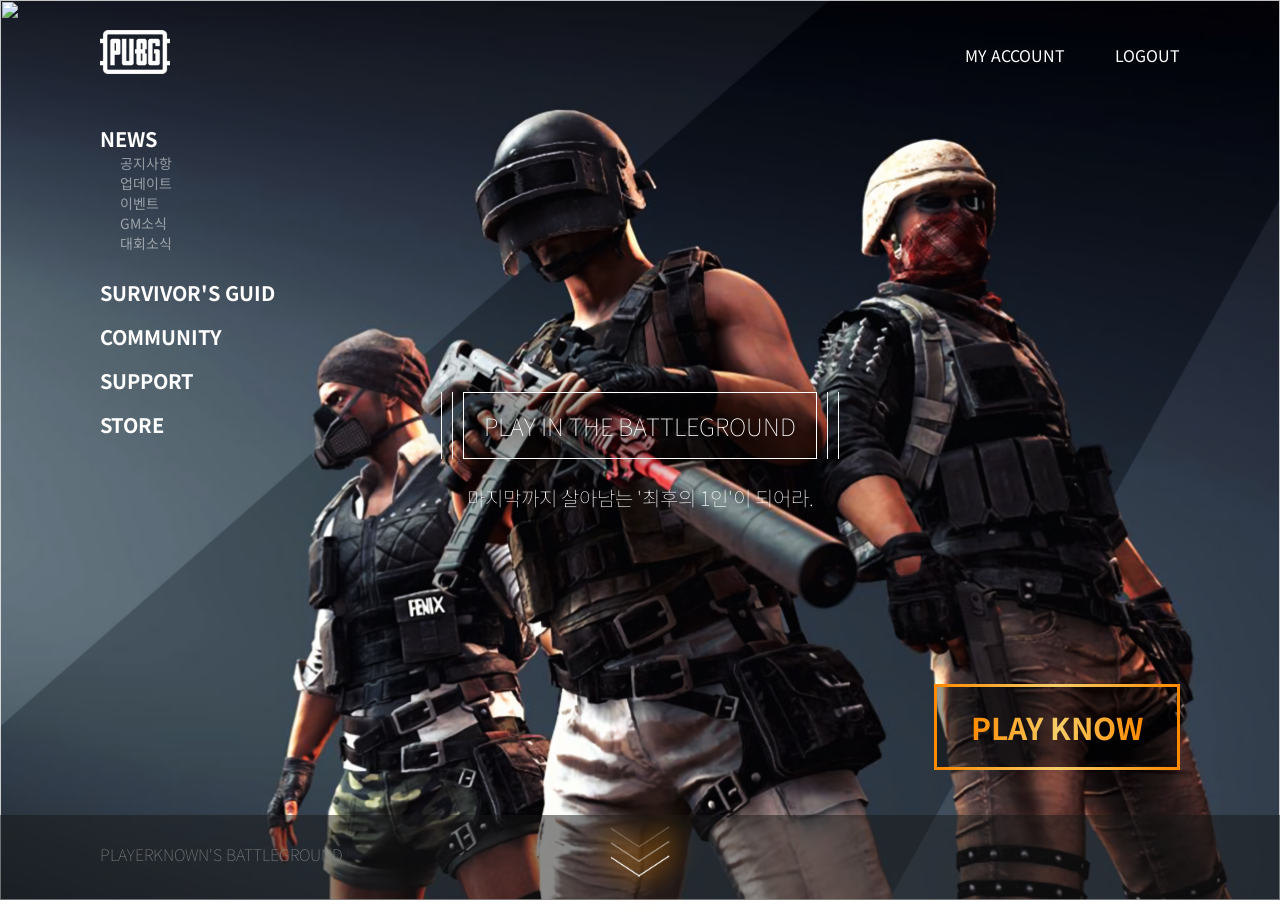
==== PUBG/index.html @ b76b65ed "2020/08/20" ====
<!DOCTYPE html>
<html lang="en">
<head>
    <meta charset="UTF-8">
    <meta name="viewport" content="width=device-width, initial-scale=1.0">
    <meta http-equiv="X-UA-Compatible" content="ie=edge">
    <title>PLAYERKNOWN'S BATTLEGROUNDS</title>
    <link rel="stylesheet" href="style.css">
    <script defer src="script.js"></script>
</head>
<body>
    <div id="Element">

        <div id="main">
            <img id="flame" src="img/flame_particle.gif"/>
                <nav id="nav-top">
                    
                    <div id="logo">
                        <img src="img/m_logo.png"/>
                    </div>
                    <ul>
                        <li>MY ACCOUNT</li>
                        <li>LOGOUT</li>
                    </ul>
                </nav>
                <nav id="nav-side">
                    
                    <div class="menu-box active">
                        <div class="menu-heading">NEWS</div>
                        <ul class="sub-menu-box">
                            <li class="sub-menu">공지사항</li>
                            <li class="sub-menu">업데이트</li>
                            <li class="sub-menu">이벤트</li>
                            <li class="sub-menu">GM소식</li>
                            <li class="sub-menu">대회소식</li>
                        </ul>
                    </div>
                    <div class="menu-box">
                        <div class="menu-heading">SURVIVOR'S GUID</div>
                        <ul class="sub-menu-box">
                            <li class="sub-menu">플레이</li>
                            <li class="sub-menu">조작법</li>
                            <li class="sub-menu">맵</li>
                            <li class="sub-menu">무기</li>
                        </ul>
                    </div>
                    <div class="menu-box">
                        <div class="menu-heading">COMMUNITY</div>
                        <ul class="sub-menu-box">
                            <li class="sub-menu">플레이어 게시판</li>
                            <li class="sub-menu">미디어 게시판</li>
                        </ul>
                    </div>
                    <div class="menu-box">
                        <div class="menu-heading">SUPPORT</div>
                        <ul class="sub-menu-box">
                            <li class="sub-menu">고객센터</li>
                            <li class="sub-menu">이용제한 이의신청</li>
                            <li class="sub-menu">보안센터</li>
                        </ul>
                    </div>
                    <div class="menu-box">
                        <div class="menu-heading">STORE</div>
                        <ul class="sub-menu-box">
                            <li class="sub-menu">게임구매</li>
                        </ul>
                    </div>

                    
                </nav>
                <div id="center_tx">
                    <div class="right-left-border">
                        <div class="right-left-border">
                            <p id="main_tx">PLAY IN THE BATTLEGROUND</p>
                        </div>
                    </div>
                    <p>마지막까지 살아남는 '최후의 1인'이 되어라.</p>
                </div>
                
                <div id="playnow-out">
                    <div id="playnow-in">
                        <p>PLAY KNOW</p>
                    </div>
                </div>
                
                <div id="arrowbox">
                    <p>PLAYERKNOWN'S BATTLEGROUND</p>
                    <div>
                        <img style="width: 120px;" src="img/m_arrow.png"/>
                    </div>
                </div>
            
        </div>
    </div>
</body>
</html>
---- PUBG/style.css ----
@import url('https://fonts.googleapis.com/css?family=Noto+Sans+KR:100,300,400,500,700,900&display=swap&subset=korean');
/* font-family: 'Noto Sans KR', sans-serif; */

:root{
    --main-color: #131313;
    --point-color: #f2a900;
    --strong-color: #ff8a00;
    --light-color: #f6ce68;
}
#Element{
    margin: 0 auto;
    width: 100vw;
}
* {font-family: 'Noto Sans KR', sans-serif;}

body{ 
    margin: 0;
}

/* -------------------main--------------------- */
#main{
    width: 100%;
    height: 100vh;
    background-image: url(../PUBG/img/main3.png);
    background-size: cover;
    background-position: 50% 50%;
    transform: translate(-50% -50%);
    position: relative;
}
#flame{
    position: absolute;
    width: 100%;
    height: 100vh;
    mix-blend-mode: screen;
    user-select: none;
    pointer-events: none;
}
#nav-top{
    padding: 30px 100px;
    display: flex;
    justify-content: space-between;
    align-items: center;
}
#nav-top ul{
    color: white;
    margin: 0;
    padding: 0;
    display: flex;
    justify-content: flex-start;
}
#nav-top li{
    list-style: none;
    padding-left: 50px;
}
#logo, #logo img{ width: 70px;}

#nav-side{
    padding-left: 100px;
}
.menu-box{
    margin: 15px 0;
}
.menu-heading{
    color: white;
    font-size: 20px;
    font-weight: bold;
    transition: all 0.3s ease-in-out;
    -webkit-transition: all 0.3s ease-in-out;
    cursor: pointer;
}
.menu-heading:hover{
    background: #55ffaa;
    background: -webkit-linear-gradient(left, var(--strong-color), var(--point-color), var(--light-color));
    /* background:    -moz-linear-gradient(right, #55ff55, #55ffff);
    background:      -o-linear-gradient(right, #55ff55, #55ffff);
    background:         linear-gradient(to right, #55ff55, #55ffff); */
    -webkit-background-clip: text;
            background-clip: text;
    color: transparent;
    font-weight: bold;
    filter: drop-shadow( 0 0 10px rgb(0, 0, 0,0.3));
    transition: all 0.3s ease-in-out;
    -webkit-transition: all 0.3s ease-in-out;
}
.sub-menu-box{
    margin: 0;
    padding:0px 0 10px 20px;
}
.sub-menu{
    list-style: none;
    color:rgb(255,255,255,0.5);
    font-size: 14px;
    cursor: pointer;
}




#center_tx{
    position: absolute;
    transform: translate(-50%, -50%);
    top: 50%;
    left: 50%;
    filter: drop-shadow(0 0 10px rgb(0, 0, 0));
    color: white;
    text-align: center;
    font-weight: lighter;
    font-size:20px;
}

#main_tx{
    padding: 15px 20px;
    font-size: 24px;
    border: 1px solid white;
    filter: drop-shadow(0 0 10px rgb(0, 0, 0));
    background-color: rgb(0, 0, 0, 0.1);
}
.right-left-border{
    border-right: 1px solid white;
    border-left: 1px solid white;
    padding: 0 10px;
}


#playnow-out{
    width:240px;
    height:80px;
    border-style: solid;
    border-image: linear-gradient(to left, var(--strong-color), var(--light-color), var(--strong-color));
    border-image-slice: 1;
    position: absolute;
    right: 100px;
    bottom:130px;
    cursor: pointer;
    transition: all 0.3s ease-in-out;
}

#playnow-in{
    width: 240px;
    height:80px;
    background-color: rgb(0, 0, 0,0.4);
    display:flex;
    justify-content: center;
    align-items: center;
}
#playnow-in > p{
    margin:0;
    font-weight: bold;
    font-size: 30px;
    color: transparent;
    background: var(--main-color);
    background: -webkit-linear-gradient(left, var(--strong-color), var(--light-color), var(--strong-color));
    -webkit-background-clip: text;
            background-clip: text;
}

#arrowbox{
    width: 100vw;
    height: 85px;
    background-color: rgb(22,22,22,0.5);
    position: absolute;
    bottom: 0;
    display:flex;
    justify-content: center;
    align-items: center;
}
#arrowbox p{
    position: absolute;
    left: 100px;
    bottom:18px;
    color: gray;
    font-weight: lighter;
}


/* --------------------------------------- */


/* -------------------mobile-------------------- */
@media screen and (min-width: 769px) {
    /* 데스크탑에서 사용될 스타일을 여기에 작성합니다. */
 }
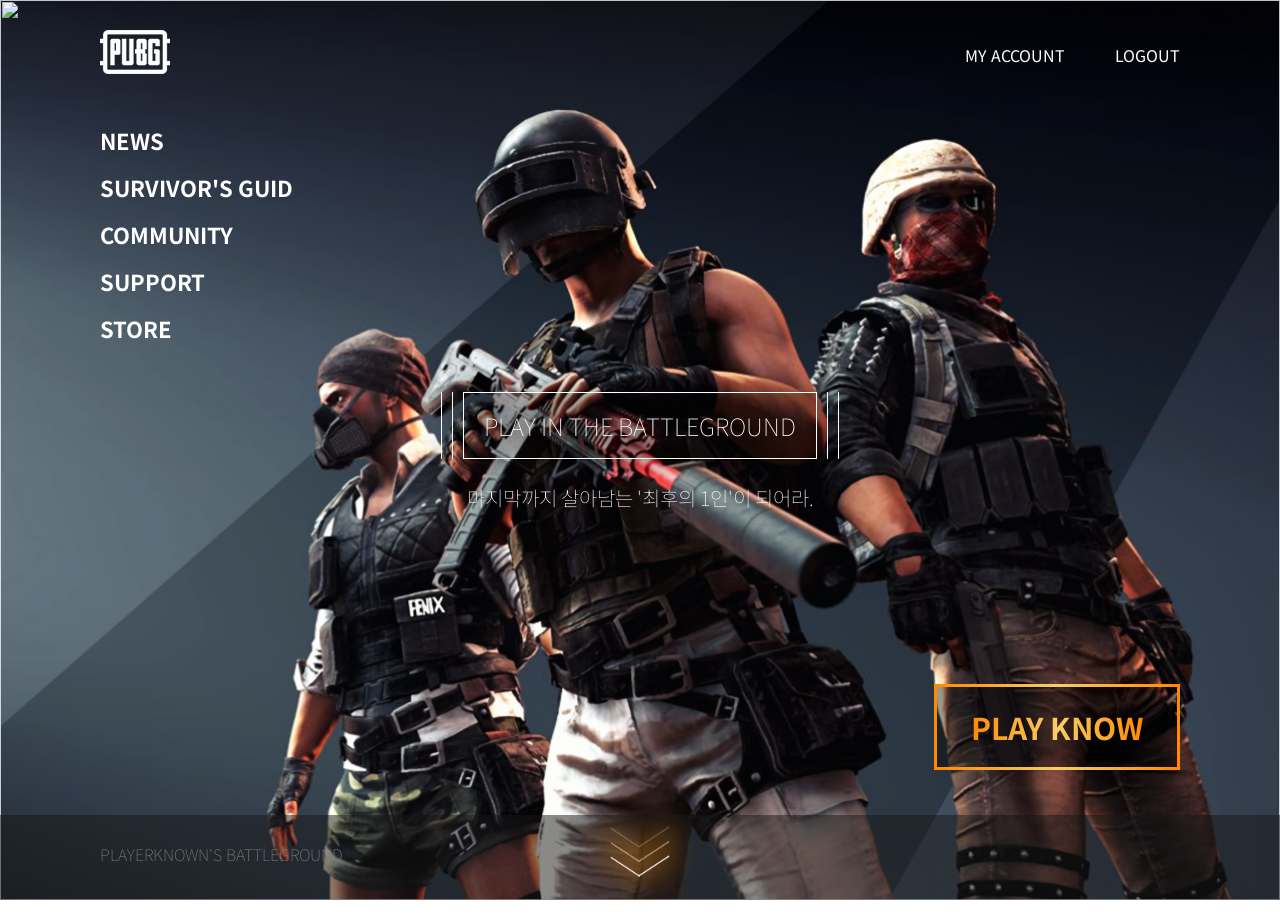
==== commit e376bea3: "2020/03/20" ====
--- a/PUBG/index.html
+++ b/PUBG/index.html
@@ -13,84 +13,88 @@
 
         <div id="main">
             <img id="flame" src="img/flame_particle.gif"/>
-                <nav id="nav-top">
-                    
-                    <div id="logo">
-                        <img src="img/m_logo.png"/>
-                    </div>
-                    <ul>
-                        <li>MY ACCOUNT</li>
-                        <li>LOGOUT</li>
+            <nav id="nav-top">
+                
+                <div id="logo">
+                    <img src="img/m_logo.png"/>
+                </div>
+                <ul>
+                    <li>MY ACCOUNT</li>
+                    <li>LOGOUT</li>
+                </ul>
+            </nav>
+            <nav id="nav-side">
+                
+                <div class="menu-area ">
+                    <div class="menu-heading">NEWS</div>
+                    <ul class="list-area">
+                        <li class="sub-menu">공지사항</li>
+                        <li class="sub-menu">업데이트</li>
+                        <li class="sub-menu">이벤트</li>
+                        <li class="sub-menu">GM소식</li>
+                        <li class="sub-menu">대회소식</li>
                     </ul>
-                </nav>
-                <nav id="nav-side">
-                    
-                    <div class="menu-box active">
-                        <div class="menu-heading">NEWS</div>
-                        <ul class="sub-menu-box">
-                            <li class="sub-menu">공지사항</li>
-                            <li class="sub-menu">업데이트</li>
-                            <li class="sub-menu">이벤트</li>
-                            <li class="sub-menu">GM소식</li>
-                            <li class="sub-menu">대회소식</li>
-                        </ul>
-                    </div>
-                    <div class="menu-box">
-                        <div class="menu-heading">SURVIVOR'S GUID</div>
-                        <ul class="sub-menu-box">
-                            <li class="sub-menu">플레이</li>
-                            <li class="sub-menu">조작법</li>
-                            <li class="sub-menu">맵</li>
-                            <li class="sub-menu">무기</li>
-                        </ul>
-                    </div>
-                    <div class="menu-box">
-                        <div class="menu-heading">COMMUNITY</div>
-                        <ul class="sub-menu-box">
-                            <li class="sub-menu">플레이어 게시판</li>
-                            <li class="sub-menu">미디어 게시판</li>
-                        </ul>
-                    </div>
-                    <div class="menu-box">
-                        <div class="menu-heading">SUPPORT</div>
-                        <ul class="sub-menu-box">
-                            <li class="sub-menu">고객센터</li>
-                            <li class="sub-menu">이용제한 이의신청</li>
-                            <li class="sub-menu">보안센터</li>
-                        </ul>
-                    </div>
-                    <div class="menu-box">
-                        <div class="menu-heading">STORE</div>
-                        <ul class="sub-menu-box">
-                            <li class="sub-menu">게임구매</li>
-                        </ul>
-                    </div>
+                </div>
+                <div class="menu-area">
+                    <div class="menu-heading">SURVIVOR'S GUID</div>
+                    <ul class="list-area">
+                        <li class="sub-menu">플레이</li>
+                        <li class="sub-menu">조작법</li>
+                        <li class="sub-menu">맵</li>
+                        <li class="sub-menu">무기</li>
+                    </ul>
+                </div>
+                <div class="menu-area">
+                    <div class="menu-heading">COMMUNITY</div>
+                    <ul class="list-area">
+                        <li class="sub-menu">플레이어 게시판</li>
+                        <li class="sub-menu">미디어 게시판</li>
+                    </ul>
+                </div>
+                <div class="menu-area">
+                    <div class="menu-heading">SUPPORT</div>
+                    <ul class="list-area">
+                        <li class="sub-menu">고객센터</li>
+                        <li class="sub-menu">이용제한 이의신청</li>
+                        <li class="sub-menu">보안센터</li>
+                    </ul>
+                </div>
+                <div class="menu-box">
+                    <div class="menu-heading">STORE</div>
+                    <ul class="list-area">
+                        <li class="sub-menu">게임구매</li>
+                    </ul>
+                </div>
 
-                    
-                </nav>
-                <div id="center_tx">
+            </nav>
+            
+            <div id="center_tx">
+                <div class="right-left-border">
                     <div class="right-left-border">
-                        <div class="right-left-border">
-                            <p id="main_tx">PLAY IN THE BATTLEGROUND</p>
-                        </div>
-                    </div>
-                    <p>마지막까지 살아남는 '최후의 1인'이 되어라.</p>
-                </div>
-                
-                <div id="playnow-out">
-                    <div id="playnow-in">
-                        <p>PLAY KNOW</p>
+                        <p id="main_tx">PLAY IN THE BATTLEGROUND</p>
                     </div>
                 </div>
-                
-                <div id="arrowbox">
-                    <p>PLAYERKNOWN'S BATTLEGROUND</p>
-                    <div>
-                        <img style="width: 120px;" src="img/m_arrow.png"/>
-                    </div>
+                <p>마지막까지 살아남는 '최후의 1인'이 되어라.</p>
+            </div>
+            
+            <div id="playnow-out">
+                <div id="playnow-in">
+                    <p>PLAY KNOW</p>
                 </div>
+            </div>
+            
+            <div id="arrowbox">
+                <p>PLAYERKNOWN'S BATTLEGROUND</p>
+                <div>
+                    <img style="width: 120px;" src="img/m_arrow.png"/>
+                </div>
+            </div>
+        </div>
+
+        <div id="update">
             
         </div>
+
     </div>
 </body>
 </html>
--- a/PUBG/style.css
+++ b/PUBG/style.css
@@ -58,12 +58,13 @@
 #nav-side{
     padding-left: 100px;
 }
-.menu-box{
+.menu-area{
     margin: 15px 0;
+    display: block;
 }
 .menu-heading{
     color: white;
-    font-size: 20px;
+    font-size: 22px;
     font-weight: bold;
     transition: all 0.3s ease-in-out;
     -webkit-transition: all 0.3s ease-in-out;
@@ -83,14 +84,16 @@
     transition: all 0.3s ease-in-out;
     -webkit-transition: all 0.3s ease-in-out;
 }
-.sub-menu-box{
+.list-area{
+    display: none;
     margin: 0;
     padding:0px 0 10px 20px;
+
 }
 .sub-menu{
     list-style: none;
     color:rgb(255,255,255,0.5);
-    font-size: 14px;
+    font-size: 15px;
     cursor: pointer;
 }
 
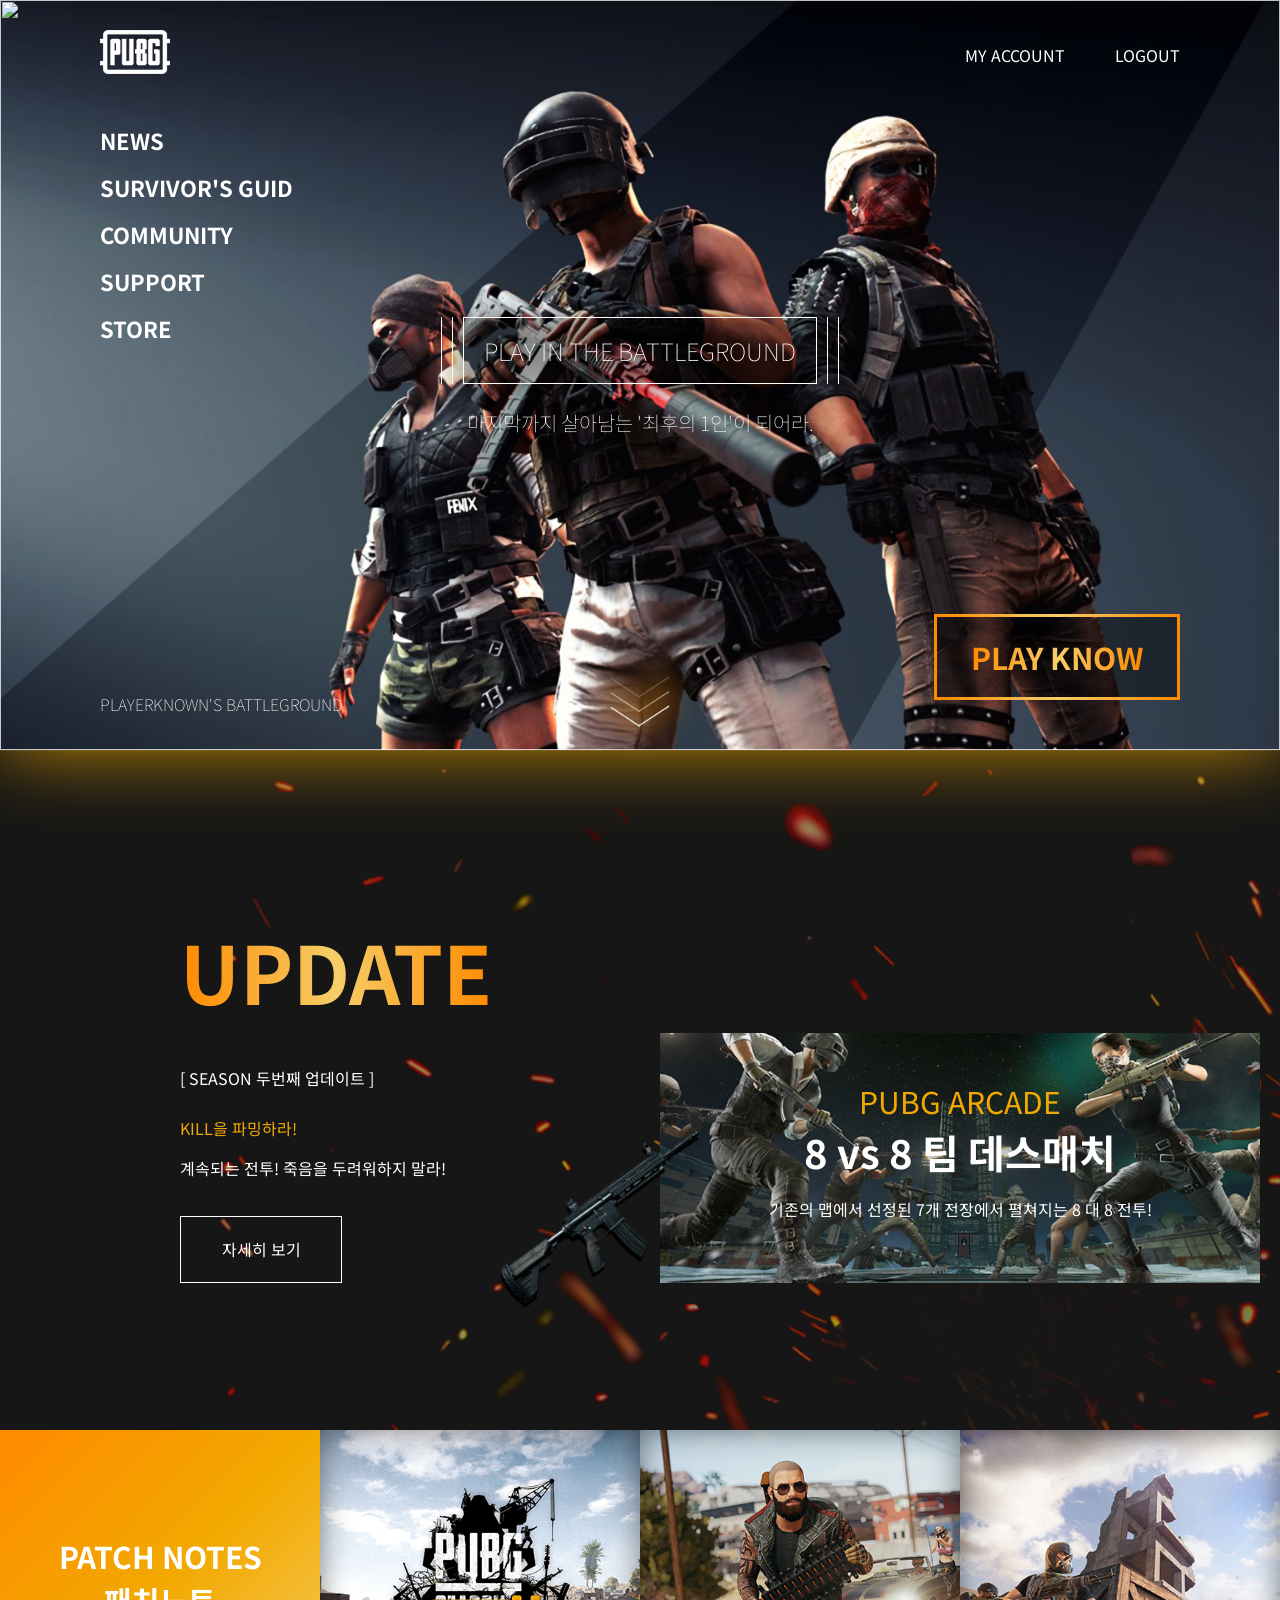
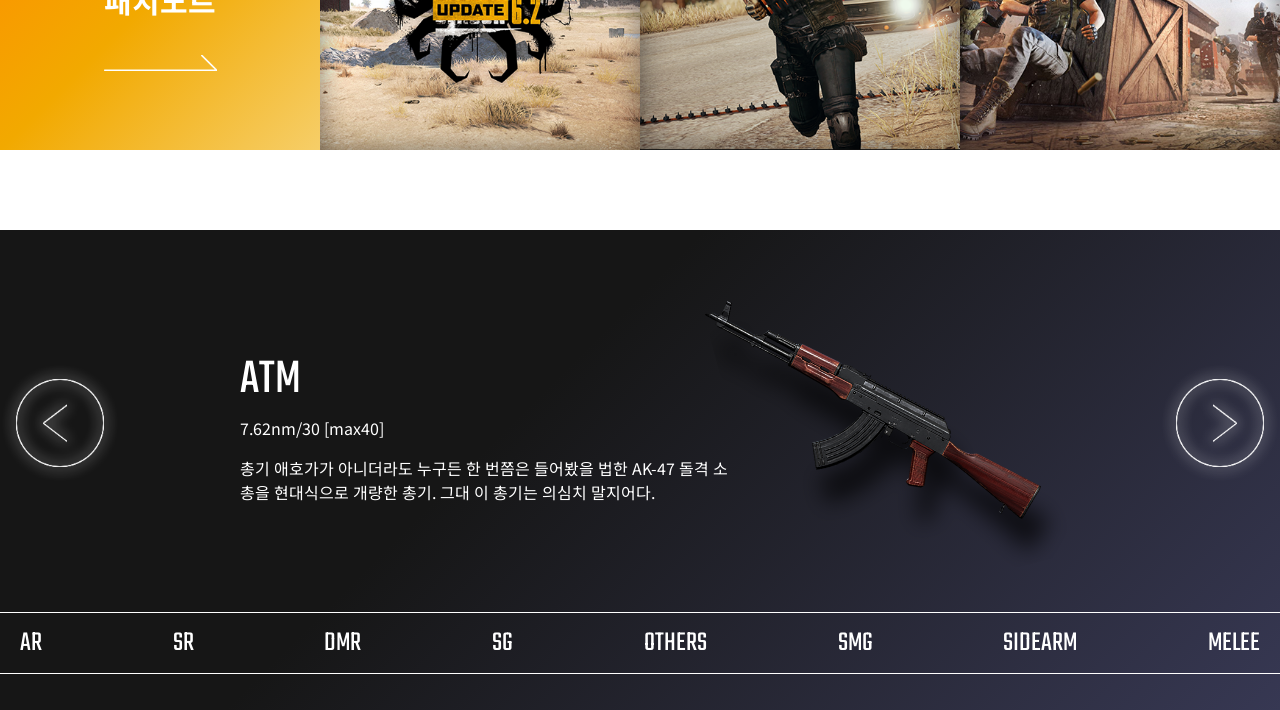
==== commit 606ba2ab: "2020/03/21" ====
--- a/PUBG/index.html
+++ b/PUBG/index.html
@@ -91,9 +91,112 @@
             </div>
         </div>
 
+        <!------------ 2.page - update ------------>
         <div id="update">
-            
-        </div>
+            <div id="up-in">
+                <div id="tx-area">
+                    <h2>UPDATE</h2>
+                    
+                    <p>[ SEASON 두번째 업데이트 ]</p>
+                    <span>KILL을 파밍하라!</span>
+                    <p>계속되는 전투! 죽음을 두려워하지 말라!</p>
+                    
+                    <div id="detail">자세히 보기</div>
+                </div>
+                <div id="up-banner">
+                    <span>PUBG ARCADE</span>
+                    <p style="font-weight: bold; font-size: 40px; margin:0;">8 vs 8 팀 데스매치</p>
+                    <p>기존의 맵에서 선정된 7개 전장에서 펼쳐지는 8 대 8 전투!</p>
+                </div>
+                <img id="gun" src="img/gun.png"/>
+            </div>
+        </div>
+        
+        <!------------ 3.page - pathno notes ------------>
+        <div id="patchnotes">
+            <div id="thumb-box">
+                <div class="thumb" id="thumb-title">
+                    <p>PATCH NOTES<br>패치노트</p>
+                    <div id="pn-arrow">
+                        <img src="img/pn_arrow.png"/>
+                    </div>
+                </div>
+                <div class="thumb" id="thumb-1"></div>
+                <div class="thumb" id="thumb-2"></div>
+                <div class="thumb" id="thumb-3"></div>
+            </div>
+        </div>
+
+        <!------------ 4.page - weapon ------------>
+        <div id="weapon">
+            <div id="weapon-in">
+                
+                <div id="prev">
+                    <img style="width:120px; " src="img/prev.png"/>
+                </div>
+                <div id="nex">
+                    <img style="width:120px; " src="img/next.png"/>
+                </div>
+            
+                
+                <div id="AR">
+                    
+                    <div class = "weapon-slide">
+                        
+                        <div class="slide-tx">
+                            <h4>ATM</h4>
+                            <span>7.62nm/30 [max40]</span>
+                            <p>총기 애호가가 아니더라도 누구든 한 번쯤은 들어봤을 법한 AK-47
+                                돌격 소총을 현대식으로 개량한 총기. 그대 이 총기는 의심치 말지어다.
+                            </p>
+                        </div>
+                        <div class="weapon-img">
+                            <img src="img/weapon/AR/ar_akm.4441bb1a.png"/>
+                        </div>
+
+                    </div>
+                </div>
+                
+
+            </div>
+            <div id="weapon-type-box">
+                <ul id="weapon-type-nav">
+                    <li>AR</li>
+                    <li>SR</li>
+                    <li>DMR</li>
+                    <li>SG</li>
+                    <li>OTHERS</li>
+                    <li>SMG</li>
+                    <li>SIDEARM</li>
+                    <li>MELEE</li>
+                </ul>
+            </div>
+        </div>
+
+
+
+
+
+
+
+        <!------------ 4.page - news ------------>
+
+        <!--
+        <div id="news">
+            <div id="notice">
+                <div class="news-heading">
+                    <h3>공지사항</h3>
+                    <span>• • •</span>
+                </div>
+            </div>
+            <div id="contest">
+                <div class="news-heading">
+                    <h3>대회소식</h3>
+                    <span>• • •</span>
+                </div>
+            </div>
+        </div>
+        -->
 
     </div>
 </body>
--- a/PUBG/style.css
+++ b/PUBG/style.css
@@ -1,12 +1,17 @@
 
 @import url('https://fonts.googleapis.com/css?family=Noto+Sans+KR:100,300,400,500,700,900&display=swap&subset=korean');
 /* font-family: 'Noto Sans KR', sans-serif; */
+@import url('https://fonts.googleapis.com/css?family=Teko:300,400,500,600,700&display=swap&subset=devanagari,latin-ext');
+/* font-family: 'Teko', sans-serif; */
 
 :root{
     --main-color: #131313;
     --point-color: #f2a900;
     --strong-color: #ff8a00;
     --light-color: #f6ce68;
+    --point-font: 'Teko', sans-serif;
+    --weapon-deep-blue: #373853;
+    --weapon-deep-black: #161616;
 }
 #Element{
     margin: 0 auto;
@@ -21,17 +26,19 @@
 /* -------------------main--------------------- */
 #main{
     width: 100%;
-    height: 100vh;
+    height: 750px;
     background-image: url(../PUBG/img/main3.png);
     background-size: cover;
-    background-position: 50% 50%;
+    background-position: top;
     transform: translate(-50% -50%);
     position: relative;
+    box-shadow: 0 -10px 80px var(--point-color);
+    z-index: 1;
 }
 #flame{
     position: absolute;
     width: 100%;
-    height: 100vh;
+    height: 750px;
     mix-blend-mode: screen;
     user-select: none;
     pointer-events: none;
@@ -71,7 +78,7 @@
     cursor: pointer;
 }
 .menu-heading:hover{
-    background: #55ffaa;
+    background: var(--point-color);
     background: -webkit-linear-gradient(left, var(--strong-color), var(--point-color), var(--light-color));
     /* background:    -moz-linear-gradient(right, #55ff55, #55ffff);
     background:      -o-linear-gradient(right, #55ff55, #55ffff);
@@ -134,7 +141,7 @@
     border-image-slice: 1;
     position: absolute;
     right: 100px;
-    bottom:130px;
+    bottom:50px;
     cursor: pointer;
     transition: all 0.3s ease-in-out;
 }
@@ -161,7 +168,7 @@
 #arrowbox{
     width: 100vw;
     height: 85px;
-    background-color: rgb(22,22,22,0.5);
+    /* background-color: rgb(22,22,22,0.5); */
     position: absolute;
     bottom: 0;
     display:flex;
@@ -172,15 +179,255 @@
     position: absolute;
     left: 100px;
     bottom:18px;
-    color: gray;
+    color: white;
     font-weight: lighter;
 }
 
-
 /* --------------------------------------- */
 
-
-/* -------------------mobile-------------------- */
+/* -------------------update-------------------- */
+#update{
+    height: 500px;
+    background-image: url(../PUBG/img/up-flame.png);
+    background-position: top;
+    background-size: cover;
+    background-repeat: no-repeat;
+    position: relative;
+    padding: 180px 180px 100px;
+}
+#up-in{
+    margin: 0 auto;
+    width: 1080px;
+    display: flex;
+    justify-content: space-between;
+    align-items: flex-end;
+}
+#tx-area{
+    display: flex;
+    flex-direction: column;
+    color: white;
+}
+#tx-area h2{
+    font-size: 80px;
+    line-height: 1em;
+    margin:0;
+    margin-bottom:40px;
+    color: transparent;
+    background: var(--main-color);
+    background: -webkit-linear-gradient(left, var(--strong-color), var(--light-color), var(--strong-color));
+    -webkit-background-clip: text;
+            background-clip: text;
+}
+#tx-area span{
+    color: var(--point-color);
+    margin-top:10px;
+}
+#detail{
+    width: 160px;
+    height: 45px;
+    border: 1px solid white;
+    text-align: center;
+    padding-top:20px;
+    margin-top:20px;
+    cursor: pointer;
+}
+#up-banner{
+    height: 250px;
+    width: 600px;
+    background-color: var(--main-color);
+    background-image: url(../PUBG/img/TeamBattle.png);
+    background-size:cover;
+    background-position: center;
+    text-align: center;
+    display: flex;
+    flex-direction: column;
+    justify-content: center;
+}
+#up-banner span{
+    color: var(--point-color);
+    font-size: 30px;
+}
+#up-banner p{
+    color: white;
+}
+#gun{
+    position: absolute;
+    width:200px;
+    left: 500px;
+    top:380px;
+    pointer-events: none;
+}
+/* --------------------------------------- */
+
+/* -------------------path notes-------------------- */
+#patchnotes{
+    width: 1280px;
+    height: 300px;
+    margin: 0 auto;  
+    position: relative;
+}
+#thumb-box{
+    display: flex;
+    justify-content: center;
+    align-items: center;
+    position: absolute;
+    top: -100px;
+}
+.thumb{
+    width: 320px;
+    height: 320px;
+    background-color: black;
+}
+#thumb-title{
+    background: linear-gradient(135deg, var(--strong-color), var(--point-color), var(--light-color));
+    display:flex;
+    flex-direction: column;
+    justify-content: center;
+    align-items: center;
+    text-align: center;
+}
+#thumb-title p{
+    color:white;
+    font-size: 30px;
+    font-weight: bold;
+}
+#pn-arrow{
+    cursor: pointer;
+}
+#thumb-1{
+    background-image: url('../PUBG/img/pn_pic1.png');
+    background-position: center;
+    background-size: cover;
+    background-repeat: no-repeat;
+    box-shadow: inset 0 0 30px rgb(0, 0, 0,0.5);
+}
+#thumb-2{
+    background-image: url('../PUBG/img/pn_pic2.png');
+    background-position: center;
+    background-size: cover;
+    background-repeat: no-repeat;
+    box-shadow: inset 0 0 30px rgb(0, 0, 0,0.5);
+}
+#thumb-3{
+    background-image: url('../PUBG/img/pn_pic3.png');
+    background-position: center;
+    background-size: cover;
+    background-repeat: no-repeat;
+    box-shadow: inset 0 0 30px rgb(0, 0, 0,0.5);
+}
+/* ----------------------------------------- */
+
+/* -------------------- weapon --------------------- */
+#weapon{
+    height: 450px;
+    padding-top: 30px;
+    background: linear-gradient(135deg, var(--weapon-deep-black) 40%, var(--weapon-deep-blue));
+    position: relative;
+}
+#weapon-in{
+    width: 1280px;
+    margin: 0 auto;
+    position: relative;
+}
+
+#weapon-content-area{
+    display:flex;
+    justify-content: center;
+    align-items: center;
+}
+
+.weapon-slide{
+    display:flex;
+    justify-content: center;
+    align-items: center;
+}
+.weapon-img, .weapon-img img{
+    width: 300px;
+}
+.weapon-img img{
+    transform: rotate(-15deg);
+}
+.slide-tx{
+    width:500px;
+    color: white;
+}
+.slide-tx h4{
+    font-size: 50px;
+    font-weight: normal;
+    font-family: var(--point-font);
+    margin:0;
+}
+/* waepon nav */
+#weapon-type-box{
+    width: 1280px;
+    position: absolute;
+    bottom: 20px;
+    left: 50%;
+    transform: translate(-50%);
+}
+#weapon-type-nav{
+    display: flex;
+    justify-content: space-between;
+    align-items: center;
+    padding: 10px 20px;
+    border-top: 1px solid white;
+    border-bottom: 1px solid white;
+}
+#weapon-type-nav li{
+    font-family: var(--point-font);
+    font-size: 28px;
+    color: white;
+    list-style: none;
+    cursor: pointer;
+}
+#prev{
+    position:absolute;
+    left:0;
+    top: 30%;
+    cursor:pointer;
+}
+#nex{
+    position:absolute;
+    right:0;
+    top: 30%;
+    cursor:pointer;
+}
+
+
+
+
+
+
+
+
+/* ------------------- news ---- ---------------- */
+
+#news{
+    width: 1080px;
+    margin: 0 auto;
+    display: flex;
+    justify-content: space-between;
+}
+#notice{
+    width:500px;
+}
+#contest{
+    width: 400px;
+}
+.news-heading h3{
+    color: var(--point-color);
+    margin: 0;
+}
+.news-heading{
+    display: flex;
+    justify-content: space-between;
+    align-items: center;
+    padding: 0 10px;
+    border-bottom: 1px solid black;
+    padding-bottom: 10px;
+}
+
+/* -------------------mobile---- ---------------- */
 @media screen and (min-width: 769px) {
     /* 데스크탑에서 사용될 스타일을 여기에 작성합니다. */
  }
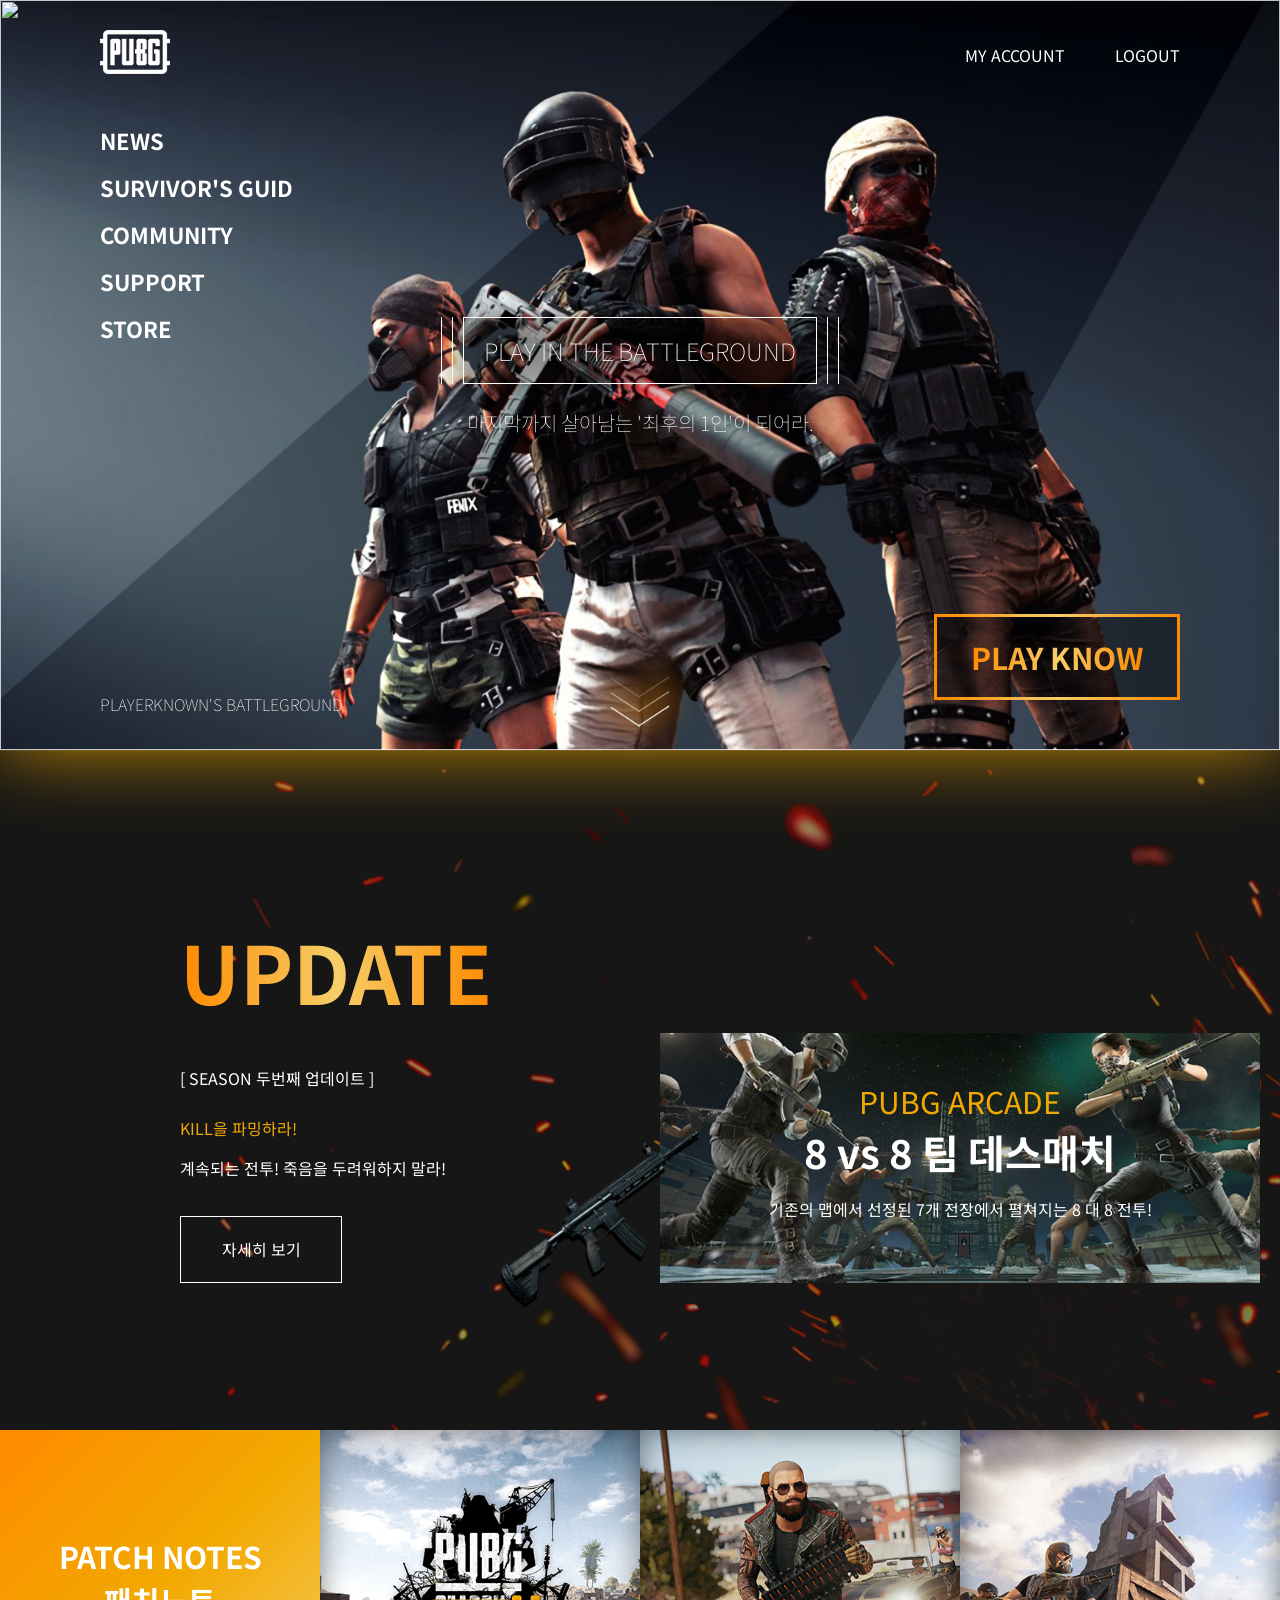
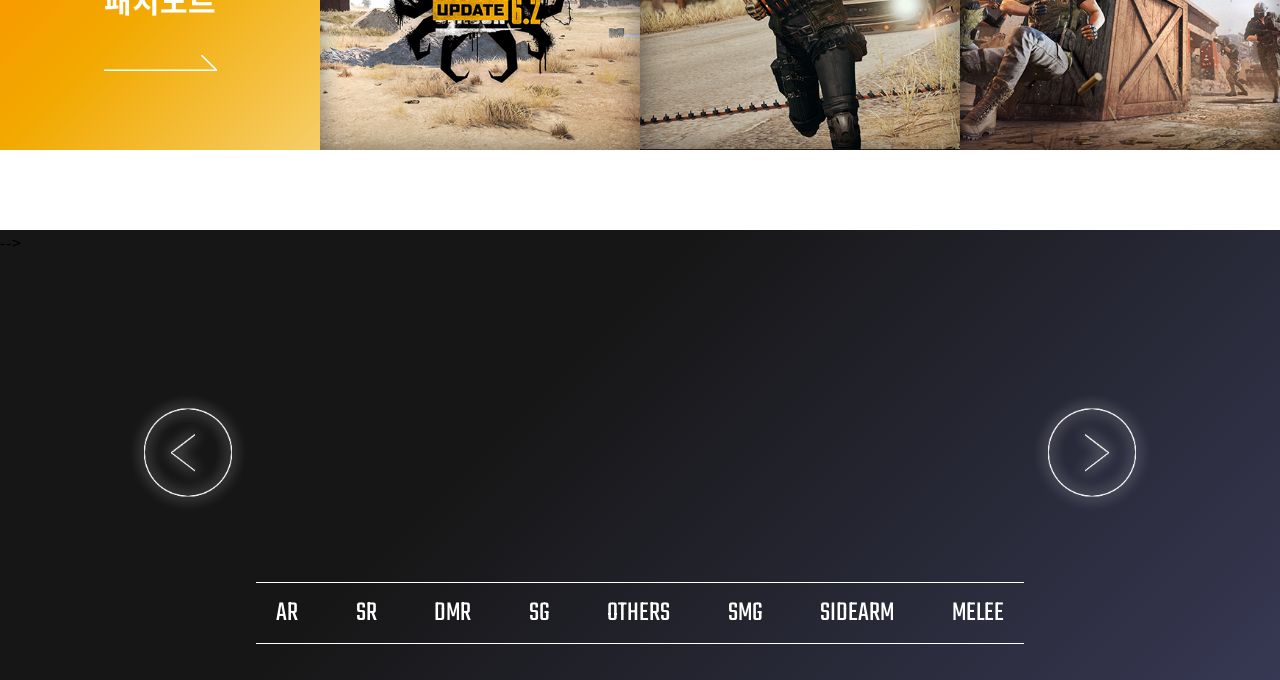
==== commit 13d625aa: "help....." ====
--- a/PUBG/index.html
+++ b/PUBG/index.html
@@ -6,6 +6,7 @@
     <meta http-equiv="X-UA-Compatible" content="ie=edge">
     <title>PLAYERKNOWN'S BATTLEGROUNDS</title>
     <link rel="stylesheet" href="style.css">
+    <link rel="stylesheet" href="weapon-area.css">
     <script defer src="script.js"></script>
 </head>
 <body>
@@ -128,37 +129,56 @@
         </div>
 
         <!------------ 4.page - weapon ------------>
+
         <div id="weapon">
+            
+            <div id="prev">
+                <img style="width:120px; " src="img/prev.png"/>
+            </div>
+            <div id="nex">
+                <img style="width:120px; " src="img/next.png"/>
+            </div> -->
+
             <div id="weapon-in">
+                <div class="weapon-wrap">
+                    
+                    <div class="AR">
+                        <div class="slider-container">
+                            <div class = "weapon-slide">
+                                <div class="slide-tx">
+                                    <h4>AKM</h4>
+                                    <span>7.62nm/30 [max40]</span>
+                                    <p>총기 애호가가 아니더라도 누구든 한 번쯤은 들어봤을 법한 AK-47
+                                        돌격 소총을 현대식으로 개량한 총기. 그대 이 총기는 의심치 말지어다.
+                                    </p>
+                                </div>
+                                <div class="weapon-img">
+                                    <img src="img/weapon/AR/ar_akm.4441bb1a.png"/>
+                                </div>
+                            </div>
+
+                            <div class = "weapon-slide">
+                                <div class="slide-tx">
+                                    <h4>AUG A3</h4>
+                                    <span>5.56mm/30 [max 40]</span>
+                                    <p>Steyr AUG로도 알려져있는 오리지널 AUG A1의 세 번쨰 개량 버전.
+                                       1960년대에 오스트라이에서 디자인 된 불법 현대식 돌격소총.
+                                    </p>
+                                </div>
+                                <div class="weapon-img">
+                                    <img src="img/weapon/AR/ar_aug.c31a91c2.png"/>
+                                </div>
+                            </div>
+
+                        </div>
+                    </div>
+
+                </div>
                 
-                <div id="prev">
-                    <img style="width:120px; " src="img/prev.png"/>
-                </div>
-                <div id="nex">
-                    <img style="width:120px; " src="img/next.png"/>
-                </div>
-            
-                
-                <div id="AR">
-                    
-                    <div class = "weapon-slide">
-                        
-                        <div class="slide-tx">
-                            <h4>ATM</h4>
-                            <span>7.62nm/30 [max40]</span>
-                            <p>총기 애호가가 아니더라도 누구든 한 번쯤은 들어봤을 법한 AK-47
-                                돌격 소총을 현대식으로 개량한 총기. 그대 이 총기는 의심치 말지어다.
-                            </p>
-                        </div>
-                        <div class="weapon-img">
-                            <img src="img/weapon/AR/ar_akm.4441bb1a.png"/>
-                        </div>
-
-                    </div>
-                </div>
-                
-
-            </div>
+            </div>
+
+
+
             <div id="weapon-type-box">
                 <ul id="weapon-type-nav">
                     <li>AR</li>
--- a/PUBG/style.css
+++ b/PUBG/style.css
@@ -317,86 +317,6 @@
 }
 /* ----------------------------------------- */
 
-/* -------------------- weapon --------------------- */
-#weapon{
-    height: 450px;
-    padding-top: 30px;
-    background: linear-gradient(135deg, var(--weapon-deep-black) 40%, var(--weapon-deep-blue));
-    position: relative;
-}
-#weapon-in{
-    width: 1280px;
-    margin: 0 auto;
-    position: relative;
-}
-
-#weapon-content-area{
-    display:flex;
-    justify-content: center;
-    align-items: center;
-}
-
-.weapon-slide{
-    display:flex;
-    justify-content: center;
-    align-items: center;
-}
-.weapon-img, .weapon-img img{
-    width: 300px;
-}
-.weapon-img img{
-    transform: rotate(-15deg);
-}
-.slide-tx{
-    width:500px;
-    color: white;
-}
-.slide-tx h4{
-    font-size: 50px;
-    font-weight: normal;
-    font-family: var(--point-font);
-    margin:0;
-}
-/* waepon nav */
-#weapon-type-box{
-    width: 1280px;
-    position: absolute;
-    bottom: 20px;
-    left: 50%;
-    transform: translate(-50%);
-}
-#weapon-type-nav{
-    display: flex;
-    justify-content: space-between;
-    align-items: center;
-    padding: 10px 20px;
-    border-top: 1px solid white;
-    border-bottom: 1px solid white;
-}
-#weapon-type-nav li{
-    font-family: var(--point-font);
-    font-size: 28px;
-    color: white;
-    list-style: none;
-    cursor: pointer;
-}
-#prev{
-    position:absolute;
-    left:0;
-    top: 30%;
-    cursor:pointer;
-}
-#nex{
-    position:absolute;
-    right:0;
-    top: 30%;
-    cursor:pointer;
-}
-
-
-
-
-
 
 
 
@@ -428,6 +348,7 @@
 }
 
 /* -------------------mobile---- ---------------- */
+
 @media screen and (min-width: 769px) {
     /* 데스크탑에서 사용될 스타일을 여기에 작성합니다. */
  }
--- a/PUBG/weapon-area.css
+++ b/PUBG/weapon-area.css
@@ -0,0 +1,84 @@
+/* -------------------- weapon --------------------- */
+#weapon{
+    width: 100vw;
+    height: 450px;
+    background: linear-gradient(135deg, var(--weapon-deep-black) 40%, var(--weapon-deep-blue));
+    position: relative;
+}
+#weapon-in{
+    width: 1100px;
+    margin: 0 auto;
+    position: relative;
+}
+
+
+.AR{
+    position: absolute;
+    width: 100%;
+    padding: 0 10%;
+    box-sizing: border-box;
+    top: 50%;
+    overflow: hidden;
+}
+
+.weapon-slide{
+    display:flex;
+    justify-content: center;
+    align-items: center;
+    position: absolute;
+}
+.weapon-img, .weapon-img img{
+    width: 300px;
+}
+.weapon-img img{
+    transform: rotate(-15deg);
+}
+.slide-tx{
+    width:500px;
+    color: white;
+}
+.slide-tx h4{
+    font-size: 50px;
+    font-weight: normal;
+    font-family: var(--point-font);
+    margin:0;
+}
+/* waepon nav */
+#weapon-type-box{
+    width: 60%;
+    display:flex;
+    justify-content: center;
+    position: absolute;
+    bottom: 20px;
+    left: 50%;
+    transform: translate(-50%);
+}
+#weapon-type-nav{
+    display: flex;
+    justify-content: space-between;
+    align-items: center;
+    padding: 10px 20px;
+    border-top: 1px solid white;
+    border-bottom: 1px solid white;
+    width:100%;
+}
+#weapon-type-nav li{
+    
+    font-family: var(--point-font);
+    font-size: 28px;
+    color: white;
+    list-style: none;
+    cursor: pointer;
+}
+#prev, #nex{
+    z-index: 1;
+    position: absolute;
+    top: 50%;
+    transform: translateY(-50%);
+}
+#prev{
+    left: 10%;
+}
+#nex{
+    right: 10%;
+}
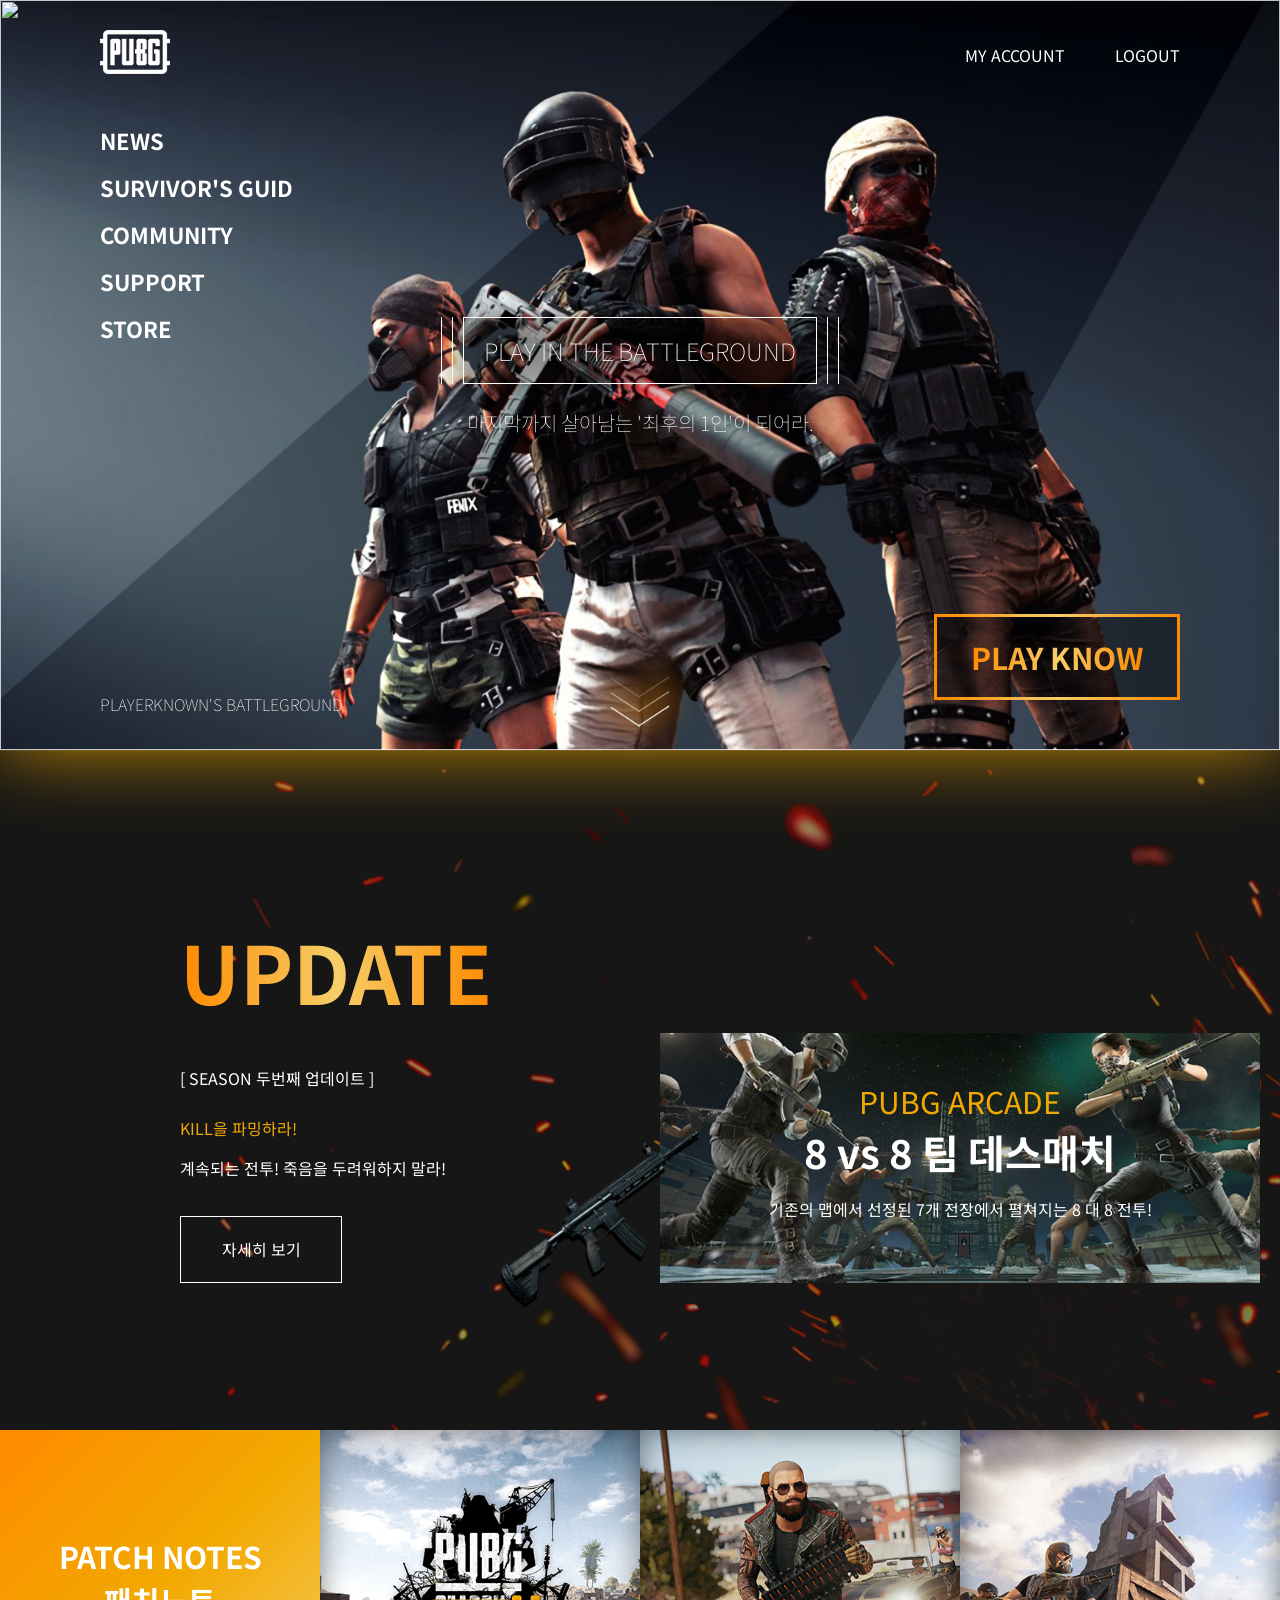
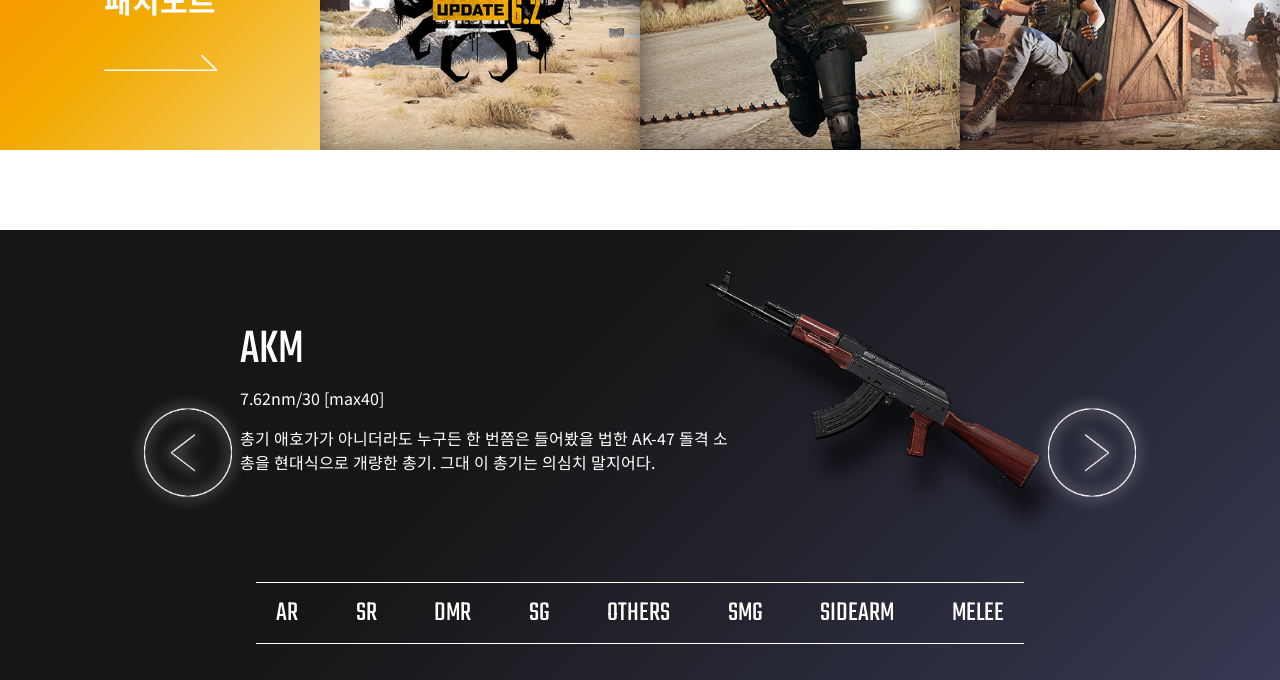
==== commit f5034645: "ha.." ====
--- a/PUBG/index.html
+++ b/PUBG/index.html
@@ -7,7 +7,8 @@
     <title>PLAYERKNOWN'S BATTLEGROUNDS</title>
     <link rel="stylesheet" href="style.css">
     <link rel="stylesheet" href="weapon-area.css">
-    <script defer src="script.js"></script>
+    <script defer src="accordion.js"></script>
+    <script defer src="weapon.js"></script>
 </head>
 <body>
     <div id="Element">
@@ -137,43 +138,390 @@
             </div>
             <div id="nex">
                 <img style="width:120px; " src="img/next.png"/>
-            </div> -->
+            </div>
 
             <div id="weapon-in">
                 <div class="weapon-wrap">
+
+                    <div class="slider-container" id="AR">
+                        <div class = "AR-slider">
+                            <div class="slide-tx">
+                                <h4>AKM</h4>
+                                <span>7.62nm/30 [max40]</span>
+                                <p>총기 애호가가 아니더라도 누구든 한 번쯤은 들어봤을 법한 AK-47
+                                    돌격 소총을 현대식으로 개량한 총기. 그대 이 총기는 의심치 말지어다.
+                                </p>
+                            </div>
+                            <div class="weapon-img">
+                                <img src="img/weapon/AR/ar_akm.4441bb1a.png"/>
+                            </div>
+                        </div>
+
+                        <div class = "AR-slider">
+                            <div class="slide-tx">
+                                <h4>AUG A3</h4>
+                                <span>5.56mm/30 [max 40]</span>
+                                <p>Steyr AUG로도 알려져있는 오리지널 AUG A1의 세 번쨰 개량 버전.
+                                    1960년대에 오스트라이에서 디자인 된 불법 현대식 돌격소총.
+                                </p>
+                            </div>
+                            <div class="weapon-img">
+                                <img src="img/weapon/AR/ar_aug.c31a91c2.png"/>
+                            </div>
+                        </div>
+                        
+                        <div class = "AR-slider">
+                            <div class="slide-tx">
+                                <h4>Groza</h4>
+                                <span>7.62mm/30 [max 40]</span>
+                                <p>
+                                    러시아에서 1990년대에 개발된 총기로, 러시아어로는 천둥번개를 뜻한다고 한다. 갓로자 찬양해!
+                                </p>
+                            </div>
+                            <div class="weapon-img">
+                                <img src="img/weapon/AR/ar_groza.94253706.png"/>
+                            </div>
+                        </div>
+                            
+                        <div class = "AR-slider">
+                            <div class="slide-tx">
+                                <h4>M16A4</h4>
+                                <span>5.56mm/30 [max 40]</span>
+                                <p>
+                                    베트남 전쟁 당시에 미군이 사용한 돌격소총. 현재는 훈련 목적으로 많이 운용된다. 대한민국 군필자라면 누구나…
+                                </p>
+                            </div>
+                            <div class="weapon-img">
+                                <img src="img/weapon/AR/ar_m16a4.75b2e69d.png"/>
+                            </div>
+                        </div>
+
+                        <div class = "AR-slider">
+                            <div class="slide-tx">
+                                <h4>M416</h4>
+                                <span>5.56mm/30 [max 40]</span>
+                                <p>
+                                    미군이 애용하는 돌격소총. M16과 M4 카빈에서 개량된 모델이다.
+                                </p>
+                            </div>
+                            <div class="weapon-img">
+                                <img src="img/weapon/AR/ar_m16a4.75b2e69d.png"/>
+                            </div>
+                        </div>
+
+                        <div class = "AR-slider">
+                            <div class="slide-tx">
+                                <h4>Scar-L</h4>
+                                <span>5.56mm/30 [max 40]</span>
+                                <p>
+                                    벨기에에서 생산된 현대식 돌격소총 FN SCAR 시리즈 중 하나. 이름 마주친 적들에게 무지막지한 상처를 남긴다는 의미로도 통한다.
+                                </p>
+                            </div>
+                            <div class="weapon-img">
+                                <img src="img/weapon/AR/ar_m16a4.75b2e69d.png"/>
+                            </div>
+                        </div>
+
+                    </div> <!---------------------- AR end!!!!! ---------------------->
                     
-                    <div class="AR">
-                        <div class="slider-container">
-                            <div class = "weapon-slide">
-                                <div class="slide-tx">
-                                    <h4>AKM</h4>
-                                    <span>7.62nm/30 [max40]</span>
-                                    <p>총기 애호가가 아니더라도 누구든 한 번쯤은 들어봤을 법한 AK-47
-                                        돌격 소총을 현대식으로 개량한 총기. 그대 이 총기는 의심치 말지어다.
-                                    </p>
-                                </div>
-                                <div class="weapon-img">
-                                    <img src="img/weapon/AR/ar_akm.4441bb1a.png"/>
-                                </div>
-                            </div>
-
-                            <div class = "weapon-slide">
-                                <div class="slide-tx">
-                                    <h4>AUG A3</h4>
-                                    <span>5.56mm/30 [max 40]</span>
-                                    <p>Steyr AUG로도 알려져있는 오리지널 AUG A1의 세 번쨰 개량 버전.
-                                       1960년대에 오스트라이에서 디자인 된 불법 현대식 돌격소총.
-                                    </p>
-                                </div>
-                                <div class="weapon-img">
-                                    <img src="img/weapon/AR/ar_aug.c31a91c2.png"/>
-                                </div>
-                            </div>
-
-                        </div>
-                    </div>
-
-                </div>
+                    <div class="slider-container" id="SR">
+                        <div class = "slider">
+                            <div class="slide-tx">
+                                <h4>AWM</h4>
+                                <span>300magnum/5 [max7]</span>
+                                <p>
+                                    매우 강력한 영국제 저격소총. Arctic Warfare Magnum의 약자로, 이름처럼 혹한 지역에서도 안정적인 작동을 보장한다.
+                                </p>
+                            </div>
+                            <div class="weapon-img">
+                                <img src="img/weapon/SR/sr_awm.a543c81f.png"/>
+                            </div>
+                        </div>
+
+                        <div class = "slider">
+                            <div class="slide-tx">
+                                <h4>Kar98k</h4>
+                                <span>7.62mm/5 [no max]</span>
+                                <p>
+                                    1933년 독일에서 탄생한 저격소총. 지금까지도 일부 지역에서는 현역으로 사용되고있다.
+                                </p>
+                            </div>
+                            <div class="weapon-img">
+                                <img src="img/weapon/SR/sr_kar98k.eee0c968.png"/>
+                            </div>
+                        </div>
+
+                        <div class = "slider">
+                            <div class="slide-tx">
+                                <h4>M24</h4>
+                                <span>7.62mm/5 [max7]</span>
+                                <p>
+                                    미국의 표현제식 저격소총.
+                                </p>
+                            </div>
+                            <div class="weapon-img">
+                                <img src="img/weapon/SR/sr_m24.67b18254.png"/>
+                            </div>
+                        </div>
+
+                        <div class = "slider">
+                            <div class="slide-tx">
+                                <h4>Win94</h4>
+                                <span>.4 ACP/8 [no max]</span>
+                                <p>
+                                    1988년 미국에서 탄생한 레버액션 소총. 서부영화 매니아라면 자동으로 손이 갈것이다.
+                                </p>
+                            </div>
+                            <div class="weapon-img">
+                                <img src="img/weapon/SR/sr_win94.92a03872.png"/>
+                            </div>
+                        </div>
+
+                    </div> <!---------------------- SR end!!!!! ---------------------->
+                   
+                    <div class="slider-container" id="DMR">
+                        <div class = "slider">
+                            <div class="slide-tx">
+                                <h4>Mini14</h4>
+                                <span>5.56mm/20 [max30]</span>
+                                <p>
+                                    가벼운 미제 지정사수소총. 이름은 Mini인데 화력은 정반대라구!
+                                </p>
+                            </div>
+                            <div class="weapon-img">
+                                <img src="img/weapon/DMR/dmr_sks.cc5d5cd9.png"/>
+                            </div>
+                        </div>
+
+                        <div class = "slider">
+                            <div class="slide-tx">
+                                <h4>SKS</h4>
+                                <span>7.62mm/10 [max20]</span>
+                                <p>
+                                    1925년에 소련에서 생산된 반자동 카빈 지정사수소총이다.
+                                </p>
+                            </div>
+                            <div class="weapon-img">
+                                <img src="img/weapon/DMR/dmr_sks.cc5d5cd9.png"/>
+                            </div>
+                        </div>
+
+                        <div class = "slider">
+                            <div class="slide-tx">
+                                <h4>VSS</h4>
+                                <span>9mm/10 [max20]</span>
+                                <p>
+                                    소련에서 탄생한 특수목적 저격소총. 고성능의 소음기가 내장되어있다.
+                                </p>
+                            </div>
+                            <div class="weapon-img">
+                                <img src="img/weapon/DMR/dmr_vss.2dad5921.png"/>
+                            </div>
+                        </div>
+                    </div> <!---------------------- DMR end!!!!! ---------------------->
+
+                    <div class="slider-container" id="SG">
+                        <div class = "slider">
+                            <div class="slide-tx">
+                                <h4>S12K</h4>
+                                <span>12 Gauge/5 [max8]</span>
+                                <p>
+                                    러시아제 신식 반자동 샷건.
+                                </p>
+                            </div>
+                            <div class="weapon-img">
+                                <img src="img/weapon/SG/sg_s12k.fb2d2612.png"/>
+                            </div>
+                        </div>
+
+                        <div class = "slider">
+                            <div class="slide-tx">
+                                <h4>S1897</h4>
+                                <span>12 Gauge/5 [no max]</span>
+                                <p>
+                                    1890년대 미국에서 탄생한 클래식한 펌프액션 샷건.
+                                </p>
+                            </div>
+                            <div class="weapon-img">
+                                <img src="img/weapon/SG/sg_s1897.fba389a6.png"/>
+                            </div>
+                        </div>
+
+                        <div class = "slider">
+                            <div class="slide-tx">
+                                <h4>S686</h4>
+                                <span>12 Gauge/2 [no max]</span>
+                                <p>
+                                    더블 배럴 샷건. 미국에서 사격 스포츠 용도로 사용된다.
+                                </p>
+                            </div>
+                            <div class="weapon-img">
+                                <img src="img/weapon/SG/sg_s686.6e646eba.png"/>
+                            </div>
+                        </div>
+                    </div> <!---------------------- SG end!!!!! ---------------------->
+
+                    <div class="slider-container" id="OTHERS">
+                        <div class = "slider">
+                            <div class="slide-tx">
+                                <h4>Crossbow</h4>
+                                <span>Bolt/1[no max]</span>
+                                <p>
+                                    주로 스포츠 용도로 사용되는 석궁. 하지만 현대 전투전에서도 효과적일 수 있다.
+                                </p>
+                            </div>
+                            <div class="weapon-img">
+                                <img src="img/weapon/OTHERS/other_crossbow.ed10f9df.png"/>
+                            </div>
+                        </div>
+
+                        <div class = "slider">
+                            <div class="slide-tx">
+                                <h4>DP-28</h4>
+                                <span>7.62.mm/47[no max]</span>
+                                <p>
+                                    2차 세계대전 당시 소련에서 사용한 경기관총. 현대에서는 보기 드물다.
+                                </p>
+                            </div>
+                            <div class="weapon-img">
+                                <img src="img/weapon/OTHERS/other_dp-28.244705aa.png"/>
+                            </div>
+                        </div>
+
+                        <div class = "slider">
+                            <div class="slide-tx">
+                                <h4>M249</h4>
+                                <span>5.56mm/100 [no max]</span>
+                                <p>
+                                    미군에서 애용하는 경기관총.
+                                </p>
+                            </div>
+                            <div class="weapon-img">
+                                <img src="img/weapon/OTHERS/other_m249.918846e5.png"/>
+                            </div>
+                        </div>
+                    </div> <!---------------------- OTHERS end!!!!! ---------------------->
+
+                    <div class="slider-container" id="SMG">
+                        <div class = "slider">
+                            <div class="slide-tx">
+                                <h4>Micro UZI</h4>
+                                <span>9mm/25 [max35]</span>
+                                <p>
+                                    근접전에 특화된 이스라엘제 기관단총.
+                                </p>
+                            </div>
+                            <div class="weapon-img">
+                                <img src="img/weapon/SMG/smg_microuzi.268601b1.png"/>
+                            </div>
+                        </div>
+
+                        <div class = "slider">
+                            <div class="slide-tx">
+                                <h4>Tommy Gun</h4>
+                                <span>.45 ACP/30 [max50]</span>
+                                <p>
+                                    미국에서 개발되어 애용된 기관단총. 톰슨 기관단총의 애칭이다.
+                                </p>
+                            </div>
+                            <div class="weapon-img">
+                                <img src="img/weapon/SMG/smg_tommygun.632ec534.png"/>
+                            </div>
+                        </div>
+                        
+                        <div class = "slider">
+                            <div class="slide-tx">
+                                <h4>Vector</h4>
+                                <span>9mm/19 [max33]</span>
+                                <p>
+                                    2006년 미국에서 출시된 현대식 기관단총.
+                                </p>
+                            </div>
+                            <div class="weapon-img">
+                                <img src="img/weapon/SMG/smg_vector.f5a6cb68.png"/>
+                            </div>
+                        </div>
+                    </div> <!---------------------- SMG end!!!!! ---------------------->
+
+                    <div class="slider-container" id="SIDEARM">
+                        <div class = "slider">
+                            <div class="slide-tx">
+                                <h4>Skorpion</h4>
+                                <span>9mm/20 [max 40]</span>
+                                <p>
+                                    연사가 가능한 체코슬로바키아제 자동권총.
+                                </p>
+                            </div>
+                            <div class="weapon-img">
+                                <img src="img/weapon/SIDEARM/sidearm_skorpion.716a0533.png"/>
+                            </div>
+                        </div>
+
+                        <div class = "slider">
+                            <div class="slide-tx">
+                                <h4>Sawed-off</h4>
+                                <span>12 Gauge/2 [no max]</span>
+                                <p>
+                                    짧은 배럴을 가진 중절식 쌍열 샷건.
+                                </p>
+                            </div>
+                            <div class="weapon-img">
+                                <img src="img/weapon/SIDEARM/sidearm_sawed-off.3d25fcb6.png"/>
+                            </div>
+                        </div>
+                    </div><!---------------------- SIDEARM end!!!!! ---------------------->
+
+                    <div class="slider-container" id="MELEE">
+                        <div class = "slider">
+                            <div class="slide-tx">
+                                <h4>Sickle</h4>
+                                <p>
+                                    풀을 배거나 수확할 때 필요한 도구이지만, 드물게 사람을 수확하는데에도 사용된다고 한다.
+                                </p>
+                            </div>
+                            <div class="weapon-img">
+                                <img src="img/weapon/MELEE/melee_sickle.73567b5a.png"/>
+                            </div>
+                        </div>
+
+                        <div class = "slider">
+                            <div class="slide-tx">
+                                <h4>Pan</h4>
+                                <p>
+                                    요리에 꼭 필요한 조리기구이지만, 의외로 전장에서 찾는 사람이 많다고한다. 프라이팬으로 총알을 막을 수 있다면 믿겠는가?
+                                </p>
+                            </div>
+                            <div class="weapon-img">
+                                <img src="img/weapon/MELEE/melee_pan.a4140867.png"/>
+                            </div>
+                        </div>
+
+                        <div class = "slider">
+                            <div class="slide-tx">
+                                <h4>Crowbar</h4>
+                                <p>
+                                    문을 부수는 용도로 특화되어 있지만, 간확 사람을 부수는 용도로도 사용된다고 한다.
+                                </p>
+                            </div>
+                            <div class="weapon-img">
+                                <img src="img/weapon/MELEE/melee_crowbar.371ad5f9.png"/>
+                            </div>
+                        </div>
+
+                        <div class = "slider">
+                            <div class="slide-tx">
+                                <h4>Machete</h4>
+                                <span>12 Gauge/2 [no max]</span>
+                                <p>
+                                    정글에서 나무덩굴 등을 베는데 특화되어있지만, 의오로 사람을 베는 용도로도 자주 사용된다고 한다.
+                                </p>
+                            </div>
+                            <div class="weapon-img">
+                                <img src="img/weapon/MELEE/melee_machete.30c9fb20.png"/>
+                            </div>
+                        </div>
+                    </div><!---------------------- SIDEARM end!!!!! ---------------------->
+                </div> <!--weapon-wrap-->
                 
             </div>
 
--- a/PUBG/weapon-area.css
+++ b/PUBG/weapon-area.css
@@ -7,26 +7,45 @@
 }
 #weapon-in{
     width: 1100px;
+    height: 400px;
     margin: 0 auto;
     position: relative;
 }
+.weapon-wrap{
+    width: 100%;
+    position: relative;
+    height: 400px;
+}
 
-
-.AR{
+.slider-container{
     position: absolute;
+    height: 400px;
     width: 100%;
     padding: 0 10%;
     box-sizing: border-box;
-    top: 50%;
     overflow: hidden;
 }
 
-.weapon-slide{
+.AR-slider{
     display:flex;
     justify-content: center;
     align-items: center;
     position: absolute;
+    left: 50%;
+    transform: translateX(-50%);
+    box-sizing: border-box;
 }
+.slider{ 
+    display:flex;
+    justify-content: center;
+    align-items: center;
+    position: absolute;
+    left: 50%;
+    transform: translateX(-50%);
+    box-sizing: border-box;
+    display: none;
+}
+
 .weapon-img, .weapon-img img{
     width: 300px;
 }
@@ -78,7 +97,11 @@
 }
 #prev{
     left: 10%;
+    cursor: pointer;
 }
 #nex{
     right: 10%;
-}+    cursor: pointer;
+}
+
+#prev.disabled, #nex.disabled { display:none;}
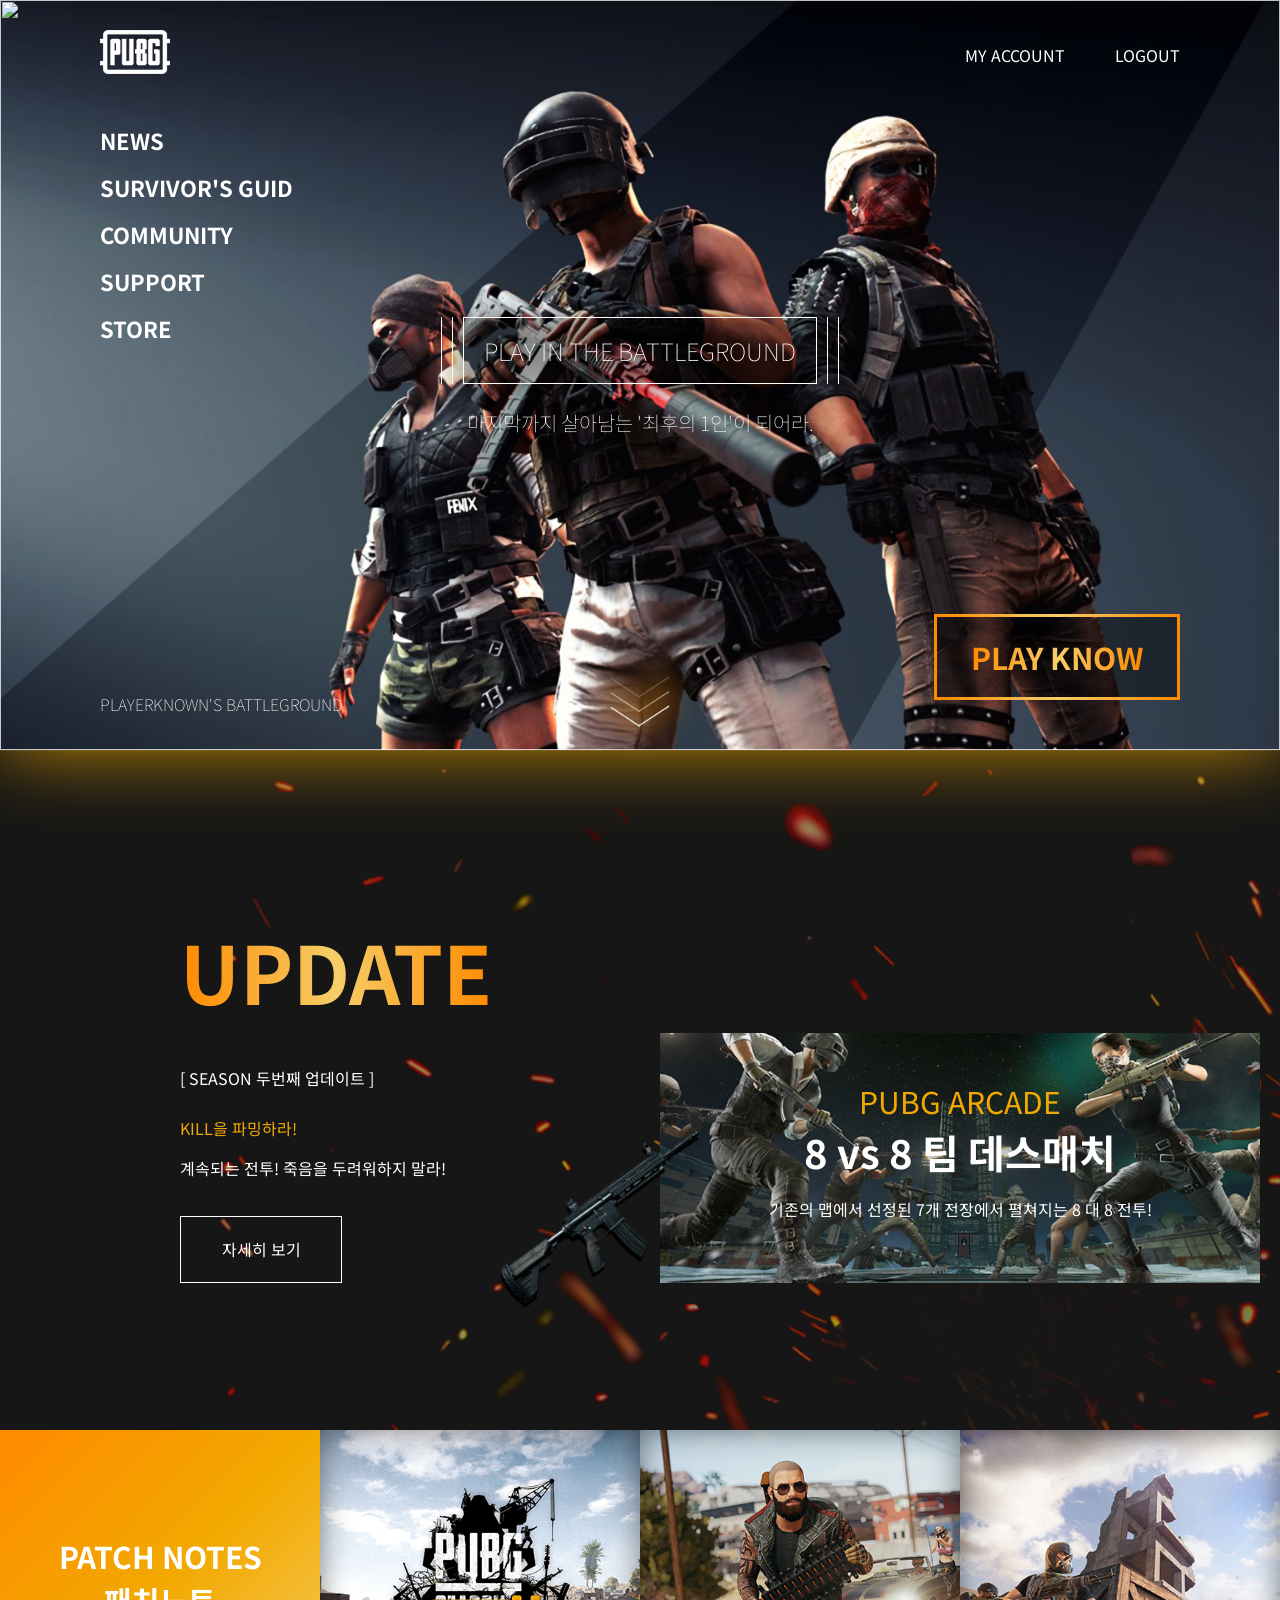
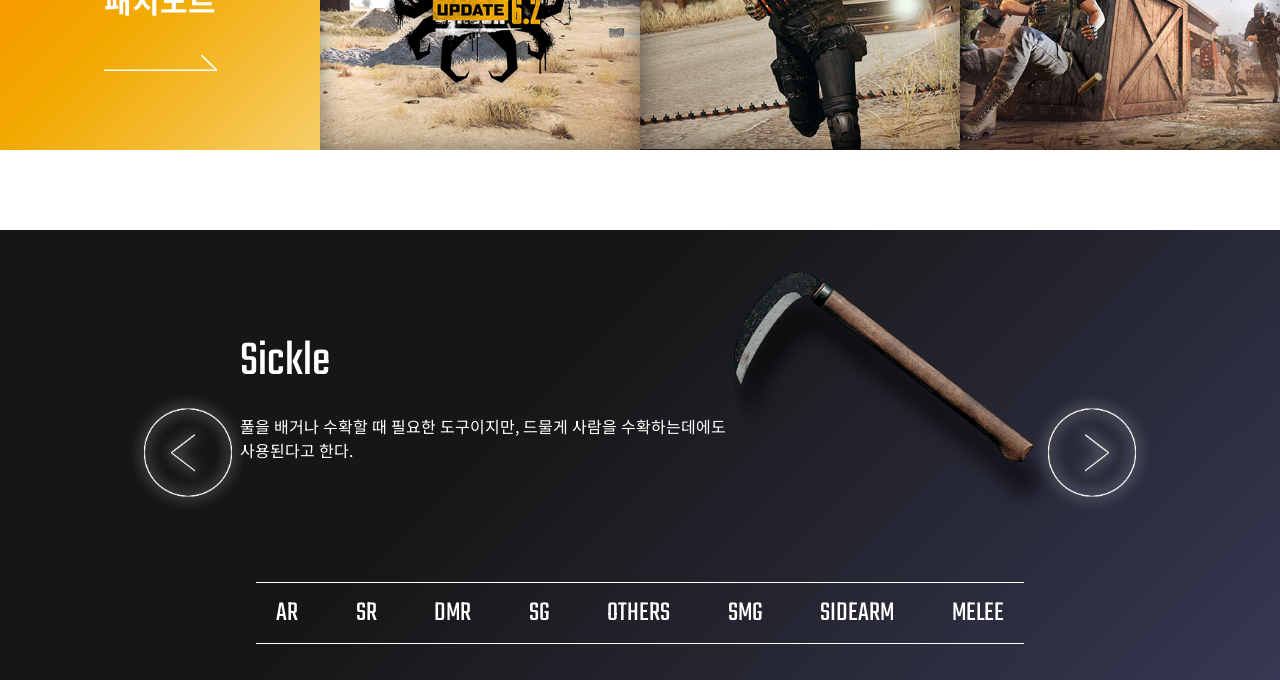
==== commit aac6b445: "2020/03/21" ====
--- a/PUBG/index.html
+++ b/PUBG/index.html
@@ -7,8 +7,16 @@
     <title>PLAYERKNOWN'S BATTLEGROUNDS</title>
     <link rel="stylesheet" href="style.css">
     <link rel="stylesheet" href="weapon-area.css">
-    <script defer src="accordion.js"></script>
-    <script defer src="weapon.js"></script>
+    <script defer src="js/accordion.js"></script>
+    <script defer src="js/AR-slider.js"></script>
+    <script defer src="js/SR-slider.js"></script>
+    <script defer src="js/DMR-slider.js"></script>
+    <script defer src="js/SG-slider.js"></script>
+    <script defer src="js/Others-slider.js"></script>
+    <script defer src="js/SMG-slider.js"></script>
+    <script defer src="js/SIDEARM-slider.js"></script>
+    <script defer src="js/MELEE-slider.js"></script>
+    
 </head>
 <body>
     <div id="Element">
@@ -205,7 +213,7 @@
                                 </p>
                             </div>
                             <div class="weapon-img">
-                                <img src="img/weapon/AR/ar_m16a4.75b2e69d.png"/>
+                                <img src="img/weapon/AR/ar_m416.8ba80ba9.png"/>
                             </div>
                         </div>
 
@@ -218,14 +226,14 @@
                                 </p>
                             </div>
                             <div class="weapon-img">
-                                <img src="img/weapon/AR/ar_m16a4.75b2e69d.png"/>
+                                <img src="img/weapon/AR/ar_scar.e9754221.png"/>
                             </div>
                         </div>
 
                     </div> <!---------------------- AR end!!!!! ---------------------->
                     
                     <div class="slider-container" id="SR">
-                        <div class = "slider">
+                        <div class = "SR-slider">
                             <div class="slide-tx">
                                 <h4>AWM</h4>
                                 <span>300magnum/5 [max7]</span>
@@ -238,7 +246,7 @@
                             </div>
                         </div>
 
-                        <div class = "slider">
+                        <div class = "SR-slider">
                             <div class="slide-tx">
                                 <h4>Kar98k</h4>
                                 <span>7.62mm/5 [no max]</span>
@@ -251,7 +259,7 @@
                             </div>
                         </div>
 
-                        <div class = "slider">
+                        <div class = "SR-slider">
                             <div class="slide-tx">
                                 <h4>M24</h4>
                                 <span>7.62mm/5 [max7]</span>
@@ -264,7 +272,7 @@
                             </div>
                         </div>
 
-                        <div class = "slider">
+                        <div class = "SR-slider">
                             <div class="slide-tx">
                                 <h4>Win94</h4>
                                 <span>.4 ACP/8 [no max]</span>
@@ -280,7 +288,7 @@
                     </div> <!---------------------- SR end!!!!! ---------------------->
                    
                     <div class="slider-container" id="DMR">
-                        <div class = "slider">
+                        <div class = "DMR-slider">
                             <div class="slide-tx">
                                 <h4>Mini14</h4>
                                 <span>5.56mm/20 [max30]</span>
@@ -293,7 +301,7 @@
                             </div>
                         </div>
 
-                        <div class = "slider">
+                        <div class = "DMR-slider">
                             <div class="slide-tx">
                                 <h4>SKS</h4>
                                 <span>7.62mm/10 [max20]</span>
@@ -306,7 +314,7 @@
                             </div>
                         </div>
 
-                        <div class = "slider">
+                        <div class = "DMR-slider">
                             <div class="slide-tx">
                                 <h4>VSS</h4>
                                 <span>9mm/10 [max20]</span>
@@ -321,7 +329,7 @@
                     </div> <!---------------------- DMR end!!!!! ---------------------->
 
                     <div class="slider-container" id="SG">
-                        <div class = "slider">
+                        <div class = "SG-slider">
                             <div class="slide-tx">
                                 <h4>S12K</h4>
                                 <span>12 Gauge/5 [max8]</span>
@@ -334,7 +342,7 @@
                             </div>
                         </div>
 
-                        <div class = "slider">
+                        <div class = "SG-slider">
                             <div class="slide-tx">
                                 <h4>S1897</h4>
                                 <span>12 Gauge/5 [no max]</span>
@@ -347,7 +355,7 @@
                             </div>
                         </div>
 
-                        <div class = "slider">
+                        <div class = "SG-slider">
                             <div class="slide-tx">
                                 <h4>S686</h4>
                                 <span>12 Gauge/2 [no max]</span>
@@ -362,7 +370,7 @@
                     </div> <!---------------------- SG end!!!!! ---------------------->
 
                     <div class="slider-container" id="OTHERS">
-                        <div class = "slider">
+                        <div class = "OTHERS-slider">
                             <div class="slide-tx">
                                 <h4>Crossbow</h4>
                                 <span>Bolt/1[no max]</span>
@@ -375,7 +383,7 @@
                             </div>
                         </div>
 
-                        <div class = "slider">
+                        <div class = "OTHERS-slider">
                             <div class="slide-tx">
                                 <h4>DP-28</h4>
                                 <span>7.62.mm/47[no max]</span>
@@ -388,7 +396,7 @@
                             </div>
                         </div>
 
-                        <div class = "slider">
+                        <div class = "OTHERS-slider">
                             <div class="slide-tx">
                                 <h4>M249</h4>
                                 <span>5.56mm/100 [no max]</span>
@@ -403,7 +411,7 @@
                     </div> <!---------------------- OTHERS end!!!!! ---------------------->
 
                     <div class="slider-container" id="SMG">
-                        <div class = "slider">
+                        <div class = "SMG-slider">
                             <div class="slide-tx">
                                 <h4>Micro UZI</h4>
                                 <span>9mm/25 [max35]</span>
@@ -416,7 +424,7 @@
                             </div>
                         </div>
 
-                        <div class = "slider">
+                        <div class = "SMG-slider">
                             <div class="slide-tx">
                                 <h4>Tommy Gun</h4>
                                 <span>.45 ACP/30 [max50]</span>
@@ -429,7 +437,7 @@
                             </div>
                         </div>
                         
-                        <div class = "slider">
+                        <div class = "SMG-slider">
                             <div class="slide-tx">
                                 <h4>Vector</h4>
                                 <span>9mm/19 [max33]</span>
@@ -444,7 +452,7 @@
                     </div> <!---------------------- SMG end!!!!! ---------------------->
 
                     <div class="slider-container" id="SIDEARM">
-                        <div class = "slider">
+                        <div class = "SIDEARM-slider">
                             <div class="slide-tx">
                                 <h4>Skorpion</h4>
                                 <span>9mm/20 [max 40]</span>
@@ -457,7 +465,7 @@
                             </div>
                         </div>
 
-                        <div class = "slider">
+                        <div class = "SIDEARM-slider">
                             <div class="slide-tx">
                                 <h4>Sawed-off</h4>
                                 <span>12 Gauge/2 [no max]</span>
@@ -472,7 +480,7 @@
                     </div><!---------------------- SIDEARM end!!!!! ---------------------->
 
                     <div class="slider-container" id="MELEE">
-                        <div class = "slider">
+                        <div class = "MELEE-slider">
                             <div class="slide-tx">
                                 <h4>Sickle</h4>
                                 <p>
@@ -484,7 +492,7 @@
                             </div>
                         </div>
 
-                        <div class = "slider">
+                        <div class = "MELEE-slider">
                             <div class="slide-tx">
                                 <h4>Pan</h4>
                                 <p>
@@ -496,7 +504,7 @@
                             </div>
                         </div>
 
-                        <div class = "slider">
+                        <div class = "MELEE-slider">
                             <div class="slide-tx">
                                 <h4>Crowbar</h4>
                                 <p>
@@ -508,7 +516,7 @@
                             </div>
                         </div>
 
-                        <div class = "slider">
+                        <div class = "MELEE-slider">
                             <div class="slide-tx">
                                 <h4>Machete</h4>
                                 <span>12 Gauge/2 [no max]</span>
@@ -529,14 +537,14 @@
 
             <div id="weapon-type-box">
                 <ul id="weapon-type-nav">
-                    <li>AR</li>
-                    <li>SR</li>
-                    <li>DMR</li>
-                    <li>SG</li>
-                    <li>OTHERS</li>
-                    <li>SMG</li>
-                    <li>SIDEARM</li>
-                    <li>MELEE</li>
+                    <li class="type">AR</li>
+                    <li class="type">SR</li>
+                    <li class="type">DMR</li>
+                    <li class="type">SG</li>
+                    <li class="type">OTHERS</li>
+                    <li class="type">SMG</li>
+                    <li class="type">SIDEARM</li>
+                    <li class="type">MELEE</li>
                 </ul>
             </div>
         </div>
--- a/PUBG/weapon-area.css
+++ b/PUBG/weapon-area.css
@@ -6,10 +6,11 @@
     position: relative;
 }
 #weapon-in{
-    width: 1100px;
+    width: 100%;
     height: 400px;
     margin: 0 auto;
     position: relative;
+    overflow:hidden;
 }
 .weapon-wrap{
     width: 100%;
@@ -21,30 +22,130 @@
     position: absolute;
     height: 400px;
     width: 100%;
-    padding: 0 10%;
-    box-sizing: border-box;
-    overflow: hidden;
-}
-
+    /* padding: 0 10%; */
+    box-sizing: border-box;
+    /* overflow: hidden; */
+    
+}
+
+.slider-container.animated {
+	-webkit-transition: left .3s ease-in;
+    transition: left .3s ease-in;
+}
+
+
+/* ----------!!!!!!무기종류 slider!!!!!!---------- */
 .AR-slider{
-    display:flex;
-    justify-content: center;
-    align-items: center;
-    position: absolute;
-    left: 50%;
-    transform: translateX(-50%);
-    box-sizing: border-box;
-}
+    width: 100vw;
+    display:flex;
+    justify-content: center;
+    align-items: center;
+    position: absolute;
+    /* left: 50%; */
+    /* transform: translateX(-50%); */
+    box-sizing: border-box;
+    display: none; 
+}
+
+.SR-slider{
+    width: 100vw;
+    display:flex;
+    justify-content: center;
+    align-items: center;
+    position: absolute;
+    /* left: 50%; */
+    /* transform: translateX(-50%); */
+    box-sizing: border-box;
+    display:none;
+}
+
+.DMR-slider{
+    width: 100vw;
+    display:flex;
+    justify-content: center;
+    align-items: center;
+    position: absolute;
+    /* left: 50%; */
+    /* transform: translateX(-50%); */
+    box-sizing: border-box;
+    display: none;
+}
+
+.SG-slider{
+    width: 100vw;
+    display:flex;
+    justify-content: center;
+    align-items: center;
+    position: absolute;
+    /* left: 50%; */
+    /* transform: translateX(-50%); */
+    box-sizing: border-box;
+    display: none;
+}
+
+.OTHERS-slider{
+    width: 100vw;
+    display:flex;
+    justify-content: center;
+    align-items: center;
+    position: absolute;
+    /* left: 50%; */
+    /* transform: translateX(-50%); */
+    box-sizing: border-box;
+    display: none;
+}
+
+.SMG-slider{
+    width: 100vw;
+    display:flex;
+    justify-content: center;
+    align-items: center;
+    position: absolute;
+    /* left: 50%; */
+    /* transform: translateX(-50%); */
+    box-sizing: border-box;
+    display: none;
+}
+
+.SIDEARM-slider{
+    width: 100vw;
+    display:flex;
+    justify-content: center;
+    align-items: center;
+    position: absolute;
+    /* left: 50%; */
+    /* transform: translateX(-50%); */
+    box-sizing: border-box;
+    display: none;
+}
+
+.MELEE-slider{
+    width: 100vw;
+    display:flex;
+    justify-content: center;
+    align-items: center;
+    position: absolute;
+    /* left: 50%; */
+    /* transform: translateX(-50%); */
+    box-sizing: border-box;
+    /* display: none; */
+}
+
 .slider{ 
-    display:flex;
-    justify-content: center;
-    align-items: center;
-    position: absolute;
-    left: 50%;
-    transform: translateX(-50%);
-    box-sizing: border-box;
-    display: none;
-}
+    width: 100vw;
+    display:flex;
+    justify-content: center;
+    align-items: center;
+    position: absolute;
+    /* left: 50%; */
+    /* transform: translateX(-50%); */
+    box-sizing: border-box;
+    display: none;
+}
+/* ----------무기종류 slider END!!!!!---------- */
+
+
+
 
 .weapon-img, .weapon-img img{
     width: 300px;
@@ -90,10 +191,12 @@
     cursor: pointer;
 }
 #prev, #nex{
-    z-index: 1;
+    z-index: 99;
     position: absolute;
     top: 50%;
     transform: translateY(-50%);
+    -webkit-transition: all .3s ease-in;
+    transition: all .3s ease-in;
 }
 #prev{
     left: 10%;
@@ -102,6 +205,7 @@
 #nex{
     right: 10%;
     cursor: pointer;
+    
 }
 
 #prev.disabled, #nex.disabled { display:none;}
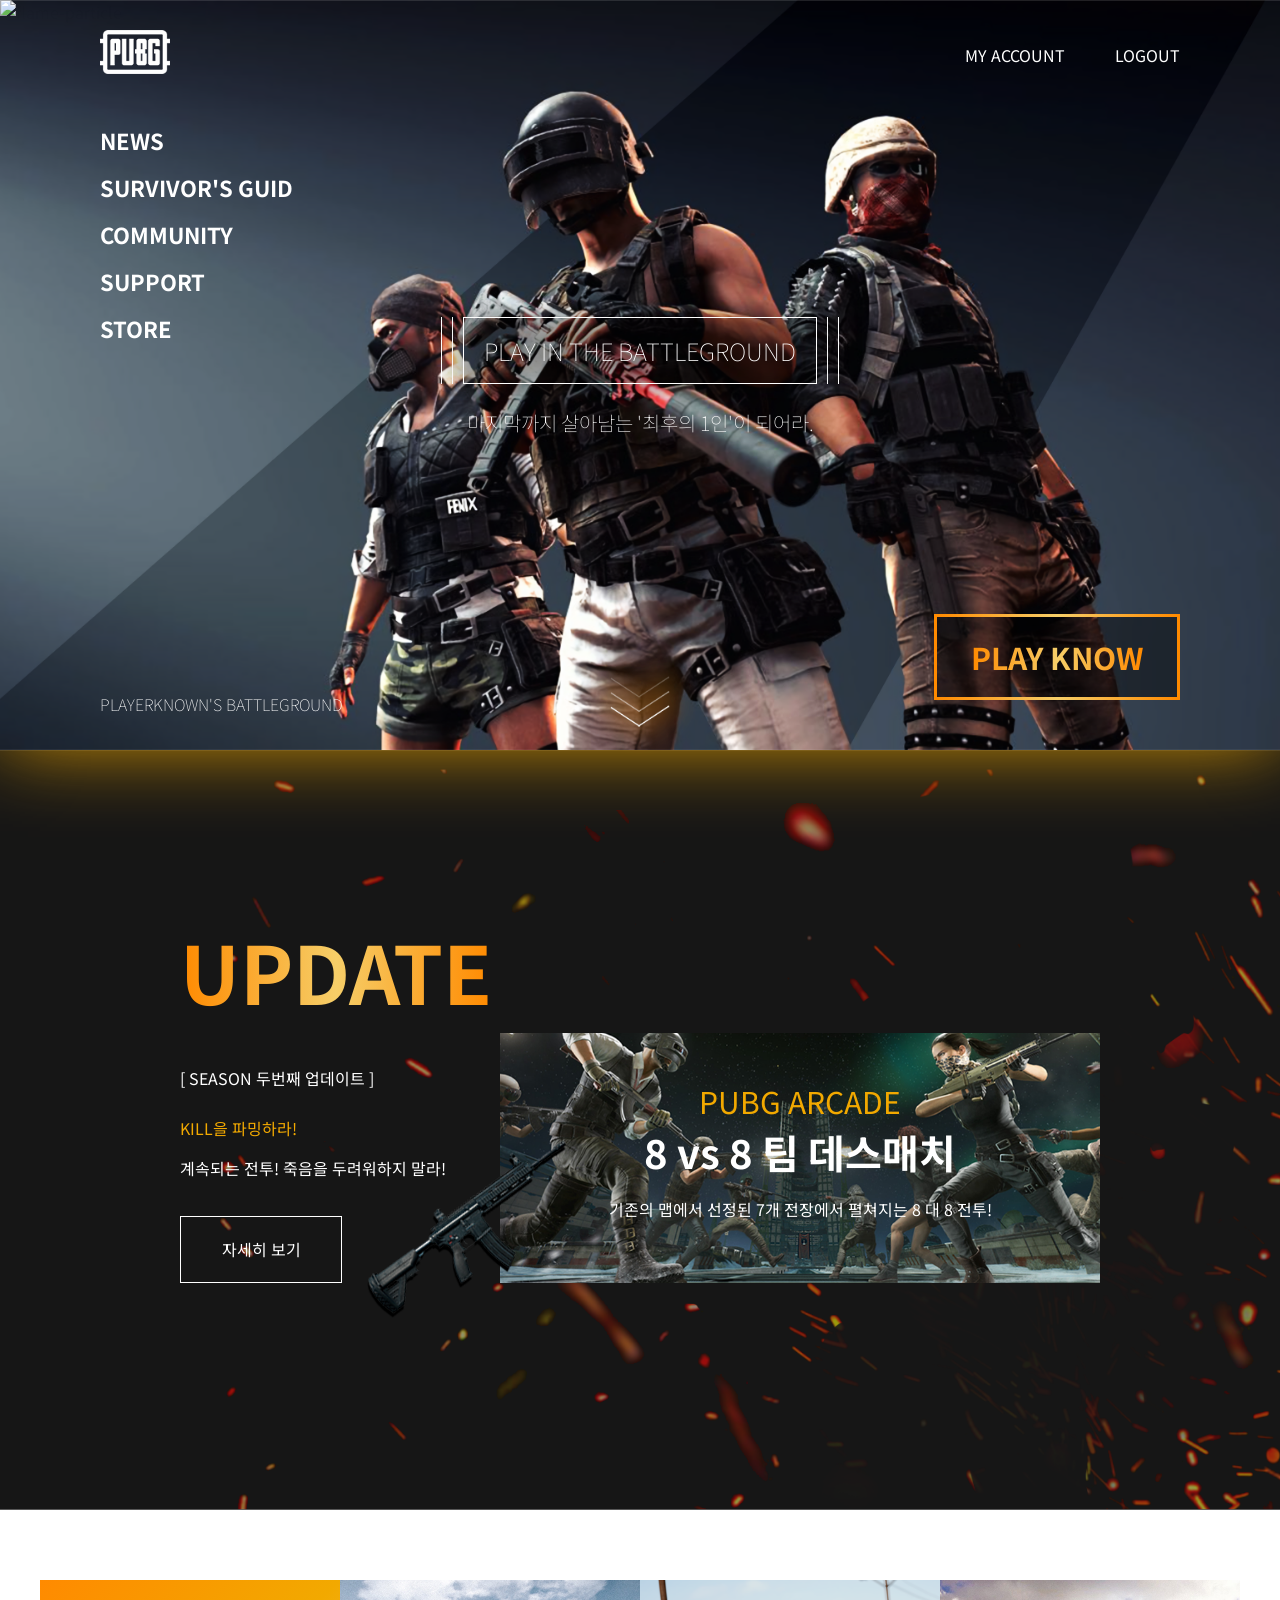
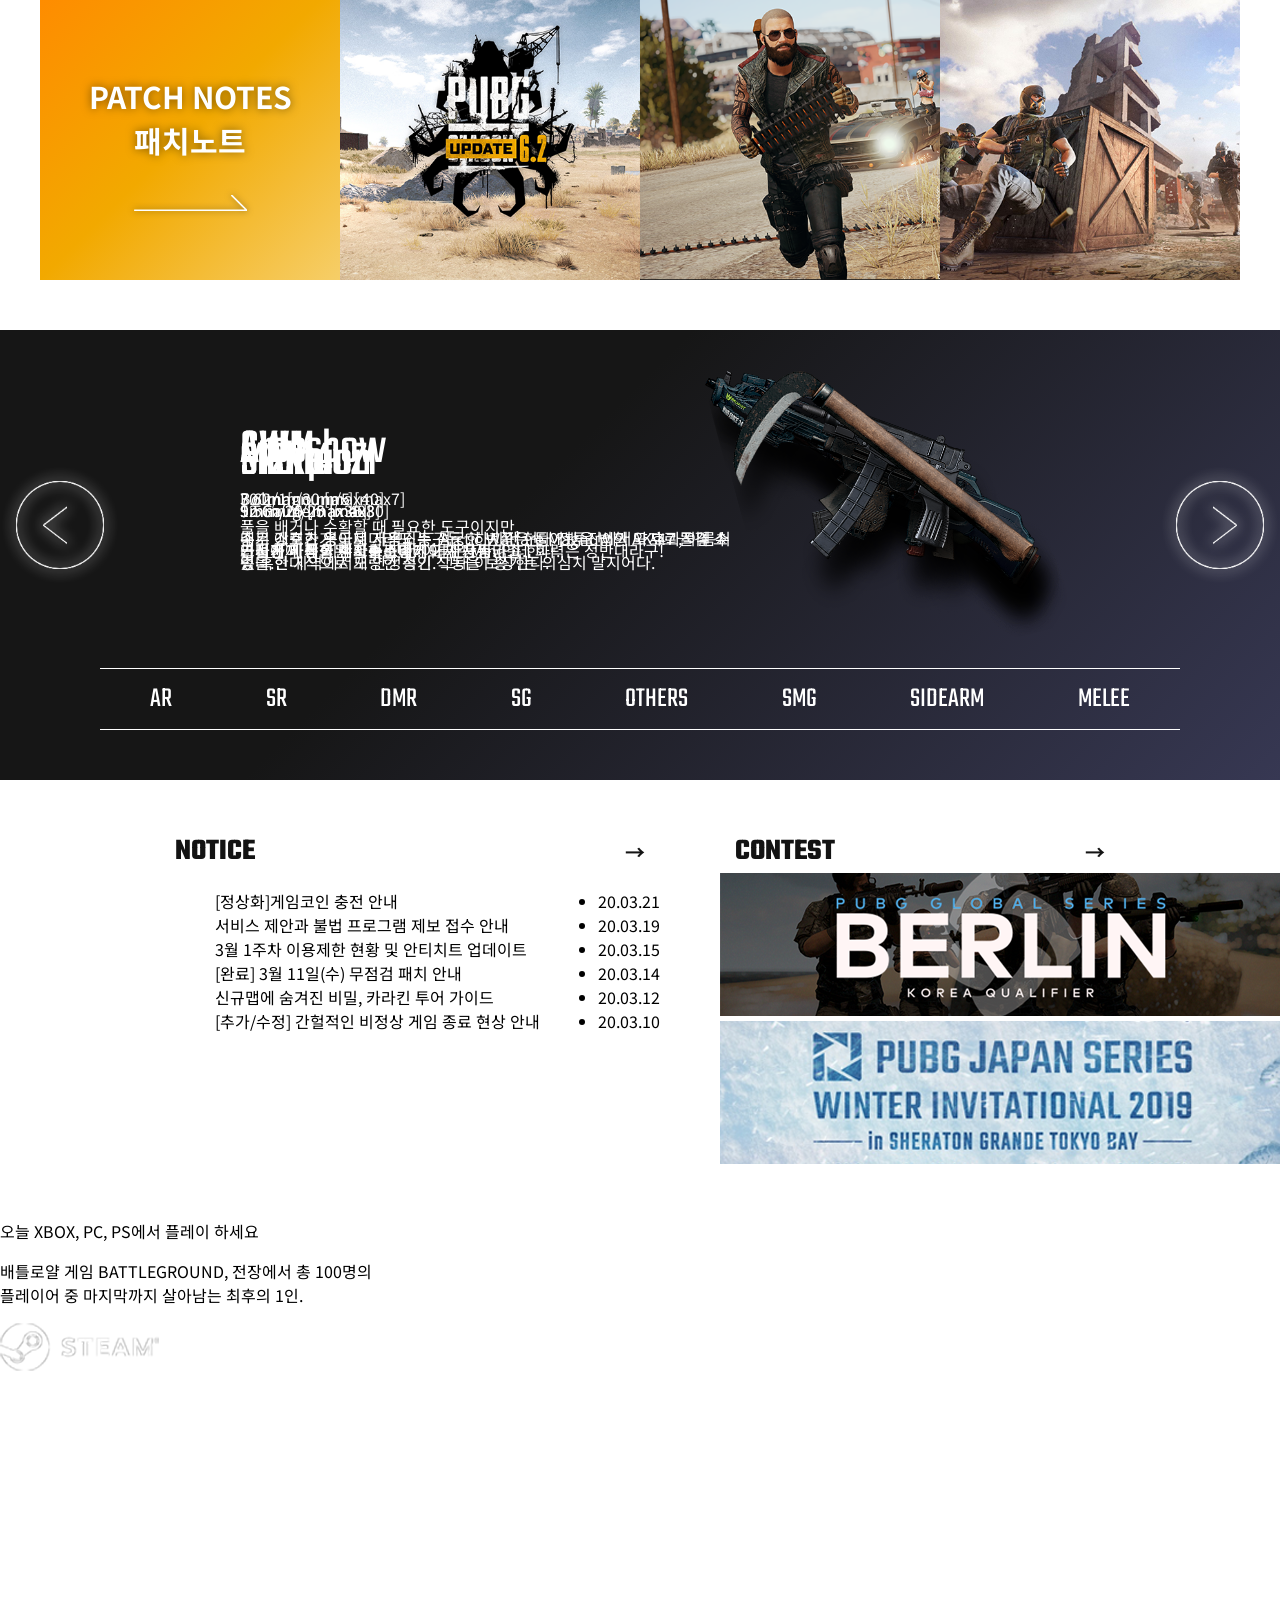
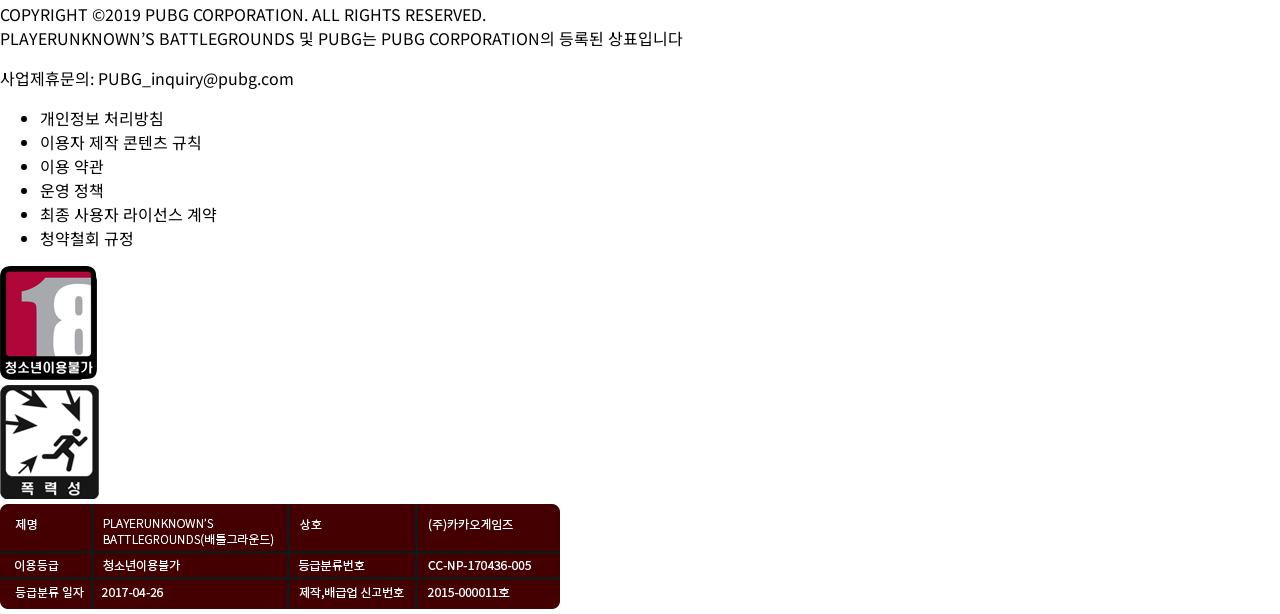
==== commit 442ccffd: "2020/03/22" ====
--- a/PUBG/index.html
+++ b/PUBG/index.html
@@ -5,9 +5,11 @@
     <meta name="viewport" content="width=device-width, initial-scale=1.0">
     <meta http-equiv="X-UA-Compatible" content="ie=edge">
     <title>PLAYERKNOWN'S BATTLEGROUNDS</title>
-    <link rel="stylesheet" href="style.css">
-    <link rel="stylesheet" href="weapon-area.css">
+    <link rel="stylesheet" href="css/style.css">
+    <link rel="stylesheet" href="css/weapon-area.css">
+
     <script defer src="js/accordion.js"></script>
+
     <script defer src="js/AR-slider.js"></script>
     <script defer src="js/SR-slider.js"></script>
     <script defer src="js/DMR-slider.js"></script>
@@ -19,14 +21,14 @@
     
 </head>
 <body>
-    <div id="Element">
+    <footer id="Element">
 
         <div id="main">
-            <img id="flame" src="img/flame_particle.gif"/>
+            <img id="flame" src="img/flame_particle.gif" alt="flame-particle"/>
             <nav id="nav-top">
                 
                 <div id="logo">
-                    <img src="img/m_logo.png"/>
+                    <img src="img/m_logo.png" alt="main-logo"/>
                 </div>
                 <ul>
                     <li>MY ACCOUNT</li>
@@ -69,7 +71,7 @@
                         <li class="sub-menu">보안센터</li>
                     </ul>
                 </div>
-                <div class="menu-box">
+                <div class="menu-area">
                     <div class="menu-heading">STORE</div>
                     <ul class="list-area">
                         <li class="sub-menu">게임구매</li>
@@ -96,7 +98,7 @@
             <div id="arrowbox">
                 <p>PLAYERKNOWN'S BATTLEGROUND</p>
                 <div>
-                    <img style="width: 120px;" src="img/m_arrow.png"/>
+                    <img style="width: 120px;" src="img/m_arrow.png" alt="main-arrow"/>
                 </div>
             </div>
         </div>
@@ -104,48 +106,71 @@
         <!------------ 2.page - update ------------>
         <div id="update">
             <div id="up-in">
-                <div id="tx-area">
-                    <h2>UPDATE</h2>
-                    
-                    <p>[ SEASON 두번째 업데이트 ]</p>
-                    <span>KILL을 파밍하라!</span>
-                    <p>계속되는 전투! 죽음을 두려워하지 말라!</p>
-                    
-                    <div id="detail">자세히 보기</div>
-                </div>
-                <div id="up-banner">
-                    <span>PUBG ARCADE</span>
-                    <p style="font-weight: bold; font-size: 40px; margin:0;">8 vs 8 팀 데스매치</p>
-                    <p>기존의 맵에서 선정된 7개 전장에서 펼쳐지는 8 대 8 전투!</p>
-                </div>
-                <img id="gun" src="img/gun.png"/>
+                <div id="up-wrap">
+                    <div id="tx-area">
+                        <h2>UPDATE</h2>
+                        
+                        <p>[ SEASON 두번째 업데이트 ]</p>
+                        <span>KILL을 파밍하라!</span>
+                        <p>계속되는 전투! 죽음을 두려워하지 말라!</p>
+                        
+                        <div id="detail">자세히 보기</div>
+                        <img id="gun" src="img/gun.png" alt="gun-img"/>
+                    </div>
+                    <div id="up-banner">
+                        <span>PUBG ARCADE</span>
+                        <p style="font-weight: bold; font-size: 40px; margin:0;">8 vs 8 팀 데스매치</p>
+                        <p>기존의 맵에서 선정된 7개 전장에서 펼쳐지는 8 대 8 전투!</p>
+                    </div>
+                </div>
             </div>
         </div>
         
         <!------------ 3.page - pathno notes ------------>
         <div id="patchnotes">
             <div id="thumb-box">
-                <div class="thumb" id="thumb-title">
-                    <p>PATCH NOTES<br>패치노트</p>
-                    <div id="pn-arrow">
-                        <img src="img/pn_arrow.png"/>
-                    </div>
-                </div>
-                <div class="thumb" id="thumb-1"></div>
-                <div class="thumb" id="thumb-2"></div>
-                <div class="thumb" id="thumb-3"></div>
-            </div>
+
+                <div id="thumb-1">
+
+                    <div  class = "thumb" id="thumb-pannel">
+                        
+                        <p>PATCH NOTES<br>패치노트</p>
+                        <div id="pn-arrow">
+                            <img src="img/pn_arrow.png" alt="pn-arrow"/>
+                        </div>
+                    
+                    </div>
+
+                    <div class="thumb">
+                        <img class="thumbImg"src="img/pn_pic1.png" alt="pn-thumb"/>
+                    </div>
+
+                </div>
+
+                <div id="thumb-2">
+                    <div class="thumb">
+                        <img class="thumbImg"src="img/pn_pic2.png" alt="pn-thumb"/>
+                    </div>
+                    <div class="thumb">
+                        <img class="thumbImg"src="img/pn_pic3.png" alt="pn-thumb"/>
+                    </div>
+                </div>
+            </div>
+
         </div>
 
         <!------------ 4.page - weapon ------------>
 
         <div id="weapon">
-            
-            <div id="prev">
-                <img style="width:120px; " src="img/prev.png"/>
-            </div>
-            <div id="nex">
-                <img style="width:120px; " src="img/next.png"/>
+            <div id="prev-nex-wrap">
+                <div id="prev-nex-in">
+                    <div id="prev">
+                        <img style="width:120px; " src="img/prev.png" alt="prev-btn"/>
+                    </div>
+                    <div id="nex">
+                        <img style="width:120px; " src="img/next.png" alt="next-btn"/>
+                    </div>
+                </div>
             </div>
 
             <div id="weapon-in">
@@ -161,7 +186,7 @@
                                 </p>
                             </div>
                             <div class="weapon-img">
-                                <img src="img/weapon/AR/ar_akm.4441bb1a.png"/>
+                                <img src="img/weapon/AR/ar_akm.4441bb1a.png" alt="weapon-img"/>
                             </div>
                         </div>
 
@@ -174,7 +199,7 @@
                                 </p>
                             </div>
                             <div class="weapon-img">
-                                <img src="img/weapon/AR/ar_aug.c31a91c2.png"/>
+                                <img src="img/weapon/AR/ar_aug.c31a91c2.png"alt="weapon-img"/>
                             </div>
                         </div>
                         
@@ -187,7 +212,7 @@
                                 </p>
                             </div>
                             <div class="weapon-img">
-                                <img src="img/weapon/AR/ar_groza.94253706.png"/>
+                                <img src="img/weapon/AR/ar_groza.94253706.png"alt="weapon-img"/>
                             </div>
                         </div>
                             
@@ -200,7 +225,7 @@
                                 </p>
                             </div>
                             <div class="weapon-img">
-                                <img src="img/weapon/AR/ar_m16a4.75b2e69d.png"/>
+                                <img src="img/weapon/AR/ar_m16a4.75b2e69d.png"alt="weapon-img"/>
                             </div>
                         </div>
 
@@ -213,7 +238,7 @@
                                 </p>
                             </div>
                             <div class="weapon-img">
-                                <img src="img/weapon/AR/ar_m416.8ba80ba9.png"/>
+                                <img src="img/weapon/AR/ar_m416.8ba80ba9.png"alt="weapon-img"/>
                             </div>
                         </div>
 
@@ -226,7 +251,7 @@
                                 </p>
                             </div>
                             <div class="weapon-img">
-                                <img src="img/weapon/AR/ar_scar.e9754221.png"/>
+                                <img src="img/weapon/AR/ar_scar.e9754221.png"alt="weapon-img"/>
                             </div>
                         </div>
 
@@ -242,7 +267,7 @@
                                 </p>
                             </div>
                             <div class="weapon-img">
-                                <img src="img/weapon/SR/sr_awm.a543c81f.png"/>
+                                <img src="img/weapon/SR/sr_awm.a543c81f.png"alt="weapon-img"/>
                             </div>
                         </div>
 
@@ -255,7 +280,7 @@
                                 </p>
                             </div>
                             <div class="weapon-img">
-                                <img src="img/weapon/SR/sr_kar98k.eee0c968.png"/>
+                                <img src="img/weapon/SR/sr_kar98k.eee0c968.png"alt="weapon-img"/>
                             </div>
                         </div>
 
@@ -268,7 +293,7 @@
                                 </p>
                             </div>
                             <div class="weapon-img">
-                                <img src="img/weapon/SR/sr_m24.67b18254.png"/>
+                                <img src="img/weapon/SR/sr_m24.67b18254.png"alt="weapon-img"/>
                             </div>
                         </div>
 
@@ -281,7 +306,7 @@
                                 </p>
                             </div>
                             <div class="weapon-img">
-                                <img src="img/weapon/SR/sr_win94.92a03872.png"/>
+                                <img src="img/weapon/SR/sr_win94.92a03872.png"alt="weapon-img"/>
                             </div>
                         </div>
 
@@ -297,7 +322,7 @@
                                 </p>
                             </div>
                             <div class="weapon-img">
-                                <img src="img/weapon/DMR/dmr_sks.cc5d5cd9.png"/>
+                                <img src="img/weapon/DMR/dmr_sks.cc5d5cd9.png"alt="weapon-img"/>
                             </div>
                         </div>
 
@@ -310,7 +335,7 @@
                                 </p>
                             </div>
                             <div class="weapon-img">
-                                <img src="img/weapon/DMR/dmr_sks.cc5d5cd9.png"/>
+                                <img src="img/weapon/DMR/dmr_sks.cc5d5cd9.png"alt="weapon-img"/>
                             </div>
                         </div>
 
@@ -323,7 +348,7 @@
                                 </p>
                             </div>
                             <div class="weapon-img">
-                                <img src="img/weapon/DMR/dmr_vss.2dad5921.png"/>
+                                <img src="img/weapon/DMR/dmr_vss.2dad5921.png"alt="weapon-img"/>
                             </div>
                         </div>
                     </div> <!---------------------- DMR end!!!!! ---------------------->
@@ -338,7 +363,7 @@
                                 </p>
                             </div>
                             <div class="weapon-img">
-                                <img src="img/weapon/SG/sg_s12k.fb2d2612.png"/>
+                                <img src="img/weapon/SG/sg_s12k.fb2d2612.png"alt="weapon-img"/>
                             </div>
                         </div>
 
@@ -351,7 +376,7 @@
                                 </p>
                             </div>
                             <div class="weapon-img">
-                                <img src="img/weapon/SG/sg_s1897.fba389a6.png"/>
+                                <img src="img/weapon/SG/sg_s1897.fba389a6.png"alt="weapon-img"/>
                             </div>
                         </div>
 
@@ -364,7 +389,7 @@
                                 </p>
                             </div>
                             <div class="weapon-img">
-                                <img src="img/weapon/SG/sg_s686.6e646eba.png"/>
+                                <img src="img/weapon/SG/sg_s686.6e646eba.png"alt="weapon-img"/>
                             </div>
                         </div>
                     </div> <!---------------------- SG end!!!!! ---------------------->
@@ -379,7 +404,7 @@
                                 </p>
                             </div>
                             <div class="weapon-img">
-                                <img src="img/weapon/OTHERS/other_crossbow.ed10f9df.png"/>
+                                <img src="img/weapon/OTHERS/other_crossbow.ed10f9df.png"alt="weapon-img"/>
                             </div>
                         </div>
 
@@ -392,7 +417,7 @@
                                 </p>
                             </div>
                             <div class="weapon-img">
-                                <img src="img/weapon/OTHERS/other_dp-28.244705aa.png"/>
+                                <img src="img/weapon/OTHERS/other_dp-28.244705aa.png"alt="weapon-img"/>
                             </div>
                         </div>
 
@@ -405,7 +430,7 @@
                                 </p>
                             </div>
                             <div class="weapon-img">
-                                <img src="img/weapon/OTHERS/other_m249.918846e5.png"/>
+                                <img src="img/weapon/OTHERS/other_m249.918846e5.png"alt="weapon-img"/>
                             </div>
                         </div>
                     </div> <!---------------------- OTHERS end!!!!! ---------------------->
@@ -420,7 +445,7 @@
                                 </p>
                             </div>
                             <div class="weapon-img">
-                                <img src="img/weapon/SMG/smg_microuzi.268601b1.png"/>
+                                <img src="img/weapon/SMG/smg_microuzi.268601b1.png"alt="weapon-img"/>
                             </div>
                         </div>
 
@@ -433,7 +458,7 @@
                                 </p>
                             </div>
                             <div class="weapon-img">
-                                <img src="img/weapon/SMG/smg_tommygun.632ec534.png"/>
+                                <img src="img/weapon/SMG/smg_tommygun.632ec534.png"alt="weapon-img"/>
                             </div>
                         </div>
                         
@@ -446,7 +471,7 @@
                                 </p>
                             </div>
                             <div class="weapon-img">
-                                <img src="img/weapon/SMG/smg_vector.f5a6cb68.png"/>
+                                <img src="img/weapon/SMG/smg_vector.f5a6cb68.png"alt="weapon-img"/>
                             </div>
                         </div>
                     </div> <!---------------------- SMG end!!!!! ---------------------->
@@ -461,7 +486,7 @@
                                 </p>
                             </div>
                             <div class="weapon-img">
-                                <img src="img/weapon/SIDEARM/sidearm_skorpion.716a0533.png"/>
+                                <img src="img/weapon/SIDEARM/sidearm_skorpion.716a0533.png"alt="weapon-img"/>
                             </div>
                         </div>
 
@@ -474,7 +499,7 @@
                                 </p>
                             </div>
                             <div class="weapon-img">
-                                <img src="img/weapon/SIDEARM/sidearm_sawed-off.3d25fcb6.png"/>
+                                <img src="img/weapon/SIDEARM/sidearm_sawed-off.3d25fcb6.png"alt="weapon-img"/>
                             </div>
                         </div>
                     </div><!---------------------- SIDEARM end!!!!! ---------------------->
@@ -484,11 +509,12 @@
                             <div class="slide-tx">
                                 <h4>Sickle</h4>
                                 <p>
-                                    풀을 배거나 수확할 때 필요한 도구이지만, 드물게 사람을 수확하는데에도 사용된다고 한다.
-                                </p>
-                            </div>
-                            <div class="weapon-img">
-                                <img src="img/weapon/MELEE/melee_sickle.73567b5a.png"/>
+                                    풀을 배거나 수확할 때 필요한 도구이지만,<br/>
+                                    드물게 사람을 수확하는데에도 사용된다고 한다.
+                                </p>
+                            </div>
+                            <div class="weapon-img">
+                                <img src="img/weapon/MELEE/melee_sickle.73567b5a.png"alt="weapon-img"/>
                             </div>
                         </div>
 
@@ -496,11 +522,11 @@
                             <div class="slide-tx">
                                 <h4>Pan</h4>
                                 <p>
-                                    요리에 꼭 필요한 조리기구이지만, 의외로 전장에서 찾는 사람이 많다고한다. 프라이팬으로 총알을 막을 수 있다면 믿겠는가?
-                                </p>
-                            </div>
-                            <div class="weapon-img">
-                                <img src="img/weapon/MELEE/melee_pan.a4140867.png"/>
+                                    요리에 꼭 필요한 조리기구이지만, 의외로 전장에서<br/>찾는 사람이 많다고한다. 프라이팬으로 총알을 막을 수 있다면 믿겠는가?
+                                </p>
+                            </div>
+                            <div class="weapon-img">
+                                <img src="img/weapon/MELEE/melee_pan.a4140867.png"alt="weapon-img"/>
                             </div>
                         </div>
 
@@ -508,11 +534,11 @@
                             <div class="slide-tx">
                                 <h4>Crowbar</h4>
                                 <p>
-                                    문을 부수는 용도로 특화되어 있지만, 간확 사람을 부수는 용도로도 사용된다고 한다.
-                                </p>
-                            </div>
-                            <div class="weapon-img">
-                                <img src="img/weapon/MELEE/melee_crowbar.371ad5f9.png"/>
+                                    문을 부수는 용도로 특화되어 있지만,<br/>간혹 사람을 부수는 용도로도 사용된다고 한다.
+                                </p>
+                            </div>
+                            <div class="weapon-img">
+                                <img src="img/weapon/MELEE/melee_crowbar.371ad5f9.png"alt="weapon-img"/>
                             </div>
                         </div>
 
@@ -521,11 +547,11 @@
                                 <h4>Machete</h4>
                                 <span>12 Gauge/2 [no max]</span>
                                 <p>
-                                    정글에서 나무덩굴 등을 베는데 특화되어있지만, 의오로 사람을 베는 용도로도 자주 사용된다고 한다.
-                                </p>
-                            </div>
-                            <div class="weapon-img">
-                                <img src="img/weapon/MELEE/melee_machete.30c9fb20.png"/>
+                                    정글에서 나무덩굴 등을 베는데 특화되어있지만,<br/>의오로 사람을 베는 용도로도 자주 사용된다고 한다.
+                                </p>
+                            </div>
+                            <div class="weapon-img">
+                                <img src="img/weapon/MELEE/melee_machete.30c9fb20.png"alt="weapon-img"/>
                             </div>
                         </div>
                     </div><!---------------------- SIDEARM end!!!!! ---------------------->
@@ -534,7 +560,7 @@
             </div>
 
 
-
+            
             <div id="weapon-type-box">
                 <ul id="weapon-type-nav">
                     <li class="type">AR</li>
@@ -550,29 +576,113 @@
         </div>
 
 
-
-
-
-
-
         <!------------ 4.page - news ------------>
 
-        <!--
-        <div id="news">
-            <div id="notice">
-                <div class="news-heading">
-                    <h3>공지사항</h3>
-                    <span>• • •</span>
-                </div>
-            </div>
-            <div id="contest">
-                <div class="news-heading">
-                    <h3>대회소식</h3>
-                    <span>• • •</span>
+       <div id="news-area">
+           <div id="news-wrap">
+                <div id="notice-wrap">
+                    <div class="news-heading">
+                        <h4>NOTICE</h4>
+                        <span> → </span>
+                    </div>
+                    <!-- <hr/> -->
+                    <div id="notice-list">
+                        <div id="notice-title">
+                            <ul>
+                                <li>[정상화]게임코인 충전 안내</li>
+                                <li>서비스 제안과 불법 프로그램 제보 접수 안내</li>
+                                <li>3월 1주차 이용제한 현황 및 안티치트 업데이트</li>
+                                <li>[완료] 3월 11일(수) 무점검 패치 안내</li>
+                                <li>신규맵에 숨겨진 비밀, 카라킨 투어 가이드</li>
+                                <li>[추가/수정] 간헐적인 비정상 게임 종료 현상 안내</li>
+                            </ul>
+                        </div>
+                        <div id="notice-date">
+                            <ul>
+                                <li>20.03.21</li>
+                                <li>20.03.19</li>
+                                <li>20.03.15</li>
+                                <li>20.03.14</li>
+                                <li>20.03.12</li>
+                                <li>20.03.10</li>
+                            </ul>
+                        </div>
+                    </div>
+                </div>
+                <div id="contest-wrap">
+                    <div class="news-heading">
+                        <h4>CONTEST</h4>
+                        <span> → </span>
+                    </div>
+                    <!-- <hr/> -->
+                    <div id="contest-thumb">
+                        <div class="contest-img">
+                            <img src="img/contest1.png" alt="contest-img"/>
+                        </div>
+                        <div class="contest-img">
+                            <img src="img/contest2.png" alt="contest-img"/>
+                        </div>
+                    </div>
+                </div>
+            </div>
+        </div> <!-- news area END!!!!! -->
+
+        <div id="marketing">
+            <div id="marketing-out">
+                <div id="marketing-wrap">
+                    <div id="marketing-tx">
+                        <span>오늘 XBOX, PC, PS에서 플레이 하세요</span>
+                        <p>배틀로얄 게임 BATTLEGROUND, 전장에서 총 100명의<br/>
+                        플레이어 중 마지막까지 살아남는 최후의 1인.</p>
+                    </div>
+                    <div id="marketing-img">
+                        <div>
+                            <img src="img/w_steam.png" alt="steam-logo"/>
+                        </div>
+                        <div>
+                            <img src="img/w_xbox.png" alt="xbox-logo"/>
+                        </div>
+                        <div>
+                            <img src="img/w_psn.png" alt="psn-logo"/>
+                        </div>
+                    </div>
                 </div>
             </div>
         </div>
-        -->
+
+
+        <footer id="footer">
+
+            <div id="footer-logo">
+                <img src="img/footer_logo.png" alt="footer-logo"/>
+            </div>
+            <p>
+                COPYRIGHT ©2019 PUBG CORPORATION. ALL RIGHTS RESERVED.<br/>
+                PLAYERUNKNOWN’S BATTLEGROUNDS 및 PUBG는 PUBG CORPORATION의 등록된 상표입니다
+            </p>
+            <p>사업제휴문의: PUBG_inquiry@pubg.com</p>
+
+            <ul>
+                <li>개인정보 처리방침</li>
+                <li>이용자 제작 콘텐츠 규칙</li>
+                <li>이용 약관</li>
+                <li>운영 정책</li>
+                <li>최종 사용자 라이선스 계약</li>
+                <li>청약철회 규정</li>
+            </ul>
+            <div id="limit">
+                <div class="limit-square">
+                    <img src="img/rule1.png" alt="limit-18"/>
+                </div>
+                <div class="limit-square">
+                    <img src="img/rule2.png" alt="limit-vio"/>
+                </div>
+                <div id="limit-table">
+                    <img src="img/rule3.png" alt="limit-table"/>
+                </div>
+            </div>
+        </footer>
+
 
     </div>
 </body>
--- a/PUBG/css/style.css
+++ b/PUBG/css/style.css
@@ -0,0 +1,545 @@
+
+@import url('https://fonts.googleapis.com/css?family=Noto+Sans+KR:100,300,400,500,700,900&display=swap&subset=korean');
+/* font-family: 'Noto Sans KR', sans-serif; */
+@import url('https://fonts.googleapis.com/css?family=Teko:300,400,500,600,700&display=swap&subset=devanagari,latin-ext');
+/* font-family: 'Teko', sans-serif; */
+
+:root{
+    --main-color: #131313;
+    --point-color: #f2a900;
+    --strong-color: #ff8a00;
+    --light-color: #f6ce68;
+    --point-font: 'Teko', sans-serif;
+    --weapon-deep-blue: #373853;
+    --weapon-deep-black: #161616;
+}
+#Element{
+    margin: 0 auto;
+    width: 100vw;
+}
+* {font-family: 'Noto Sans KR', sans-serif;}
+
+body{ 
+    margin: 0;
+}
+
+/* -------------------main--------------------- */
+#main{
+    width: 100%;
+    height: 750px;
+    background-image: url(../img/main3.png);
+    background-size: cover;
+    background-position: top;
+    transform: translate(-50% -50%);
+    position: relative;
+    box-shadow: 0 -10px 80px var(--point-color);
+    z-index: 1;
+}
+#flame{
+    position: absolute;
+    width: 100%;
+    height: 750px;
+    mix-blend-mode: screen;
+    user-select: none;
+    pointer-events: none;
+}
+#nav-top{
+    padding: 30px 100px;
+    display: flex;
+    justify-content: space-between;
+    align-items: center;
+}
+#nav-top ul{
+    color: white;
+    margin: 0;
+    padding: 0;
+    display: flex;
+    justify-content: flex-start;
+}
+#nav-top li{
+    list-style: none;
+    padding-left: 50px;
+}
+#logo, #logo img{ width: 70px;}
+
+#nav-side{
+    width: 200px;
+    padding-left: 100px;
+}
+.menu-area{
+    margin: 15px 0;
+    display: block;
+}
+.menu-heading{
+    color: white;
+    font-size: 22px;
+    font-weight: bold;
+    transition: all 0.3s ease-in-out;
+    -webkit-transition: all 0.3s ease-in-out;
+    cursor: pointer;
+}
+.menu-heading:hover{
+    background: var(--point-color);
+    background: -webkit-linear-gradient(left, var(--strong-color), var(--point-color), var(--light-color));
+    /* background:    -moz-linear-gradient(right, #55ff55, #55ffff);
+    background:      -o-linear-gradient(right, #55ff55, #55ffff);
+    background:         linear-gradient(to right, #55ff55, #55ffff); */
+    -webkit-background-clip: text;
+            background-clip: text;
+    color: transparent;
+    font-weight: bold;
+    filter: drop-shadow( 0 0 10px rgb(0, 0, 0,0.3));
+    transition: all 0.3s ease-in-out;
+    -webkit-transition: all 0.3s ease-in-out;
+}
+.list-area{
+    display: none;
+    margin: 0;
+    padding:0px 0 10px 20px;
+
+}
+.sub-menu{
+    list-style: none;
+    color:rgb(255,255,255,0.5);
+    font-size: 15px;
+    cursor: pointer;
+}
+
+
+
+
+#center_tx{
+    position: absolute;
+    transform: translate(-50%, -50%);
+    top: 50%;
+    left: 50%;
+    filter: drop-shadow(0 0 10px rgb(0, 0, 0));
+    color: white;
+    text-align: center;
+    font-weight: lighter;
+    font-size:20px;
+}
+
+#main_tx{
+    padding: 15px 20px;
+    font-size: 24px;
+    border: 1px solid white;
+    filter: drop-shadow(0 0 10px rgb(0, 0, 0));
+    background-color: rgb(0, 0, 0, 0.1);
+}
+.right-left-border{
+    border-right: 1px solid white;
+    border-left: 1px solid white;
+    padding: 0 10px;
+}
+
+
+#playnow-out{
+    width:240px;
+    height:80px;
+    border-style: solid;
+    border-image: linear-gradient(to left, var(--strong-color), var(--light-color), var(--strong-color));
+    border-image-slice: 1;
+    position: absolute;
+    right: 100px;
+    bottom:50px;
+    cursor: pointer;
+    transition: all 0.3s ease-in-out;
+}
+
+#playnow-in{
+    width: 240px;
+    height:80px;
+    background-color: rgb(0, 0, 0,0.4);
+    display:flex;
+    justify-content: center;
+    align-items: center;
+}
+#playnow-in > p{
+    margin:0;
+    font-weight: bold;
+    font-size: 30px;
+    color: transparent;
+    background: var(--main-color);
+    background: -webkit-linear-gradient(left, var(--strong-color), var(--light-color), var(--strong-color));
+    -webkit-background-clip: text;
+            background-clip: text;
+}
+
+#arrowbox{
+    width: 100vw;
+    height: 85px;
+    /* background-color: rgb(22,22,22,0.5); */
+    position: absolute;
+    bottom: 0;
+    display:flex;
+    justify-content: center;
+    align-items: center;
+}
+#arrowbox p{
+    position: absolute;
+    left: 100px;
+    bottom:18px;
+    color: white;
+    font-weight: lighter;
+}
+
+/* --------------------------------------- */
+
+/* -------------------update-------------------- */
+#update{
+    height: 500px;
+    background-image: url(../img/up-flame.png);
+    background-position: top;
+    background-size: cover;
+    background-repeat: no-repeat;
+    position: relative;
+    padding: 180px 180px 100px;
+}
+#up-in{
+    max-width:1080px;
+    margin: 0 auto;
+    
+}
+#up-wrap{
+    width: 100%;
+    display: flex;
+    justify-content: space-between;
+    align-items: flex-end;
+}
+#tx-area{
+    display: flex;
+    flex-direction: column;
+    color: white;
+    position: relative;
+}
+#tx-area h2{
+    font-size: 80px;
+    line-height: 1em;
+    margin:0;
+    margin-bottom:40px;
+    color: transparent;
+    background: var(--main-color);
+    background: -webkit-linear-gradient(left, var(--strong-color), var(--light-color), var(--strong-color));
+    -webkit-background-clip: text;
+            background-clip: text;
+}
+#tx-area span{
+    color: var(--point-color);
+    margin-top:10px;
+}
+#detail{
+    width: 160px;
+    height: 45px;
+    border: 1px solid white;
+    text-align: center;
+    padding-top:20px;
+    margin-top:20px;
+    cursor: pointer;
+}
+#up-banner{
+    height: 250px;
+    width: 600px;
+    background-color: var(--main-color);
+    background-image: url(../img/TeamBattle.png);
+    background-size:cover;
+    background-position: center;
+    text-align: center;
+    display: flex;
+    flex-direction: column;
+    justify-content: center;
+}
+#up-banner span{
+    color: var(--point-color);
+    font-size: 30px;
+}
+#up-banner p{
+    color: white;
+}
+#gun{
+    position: absolute;
+    width:200px;
+    left:60%;
+    bottom:-10%;
+    pointer-events: none;
+}
+/* --------------------------------------- */
+
+/* -------------------path notes-------------------- */
+#patchnotes{
+    padding: 50px 0 50px 0;
+    max-width:1200px;
+    margin: 0 auto;  
+    position: relative;
+}
+#thumb-box{
+    display: flex;
+    flex-wrap: wrap;
+    justify-content: center;
+}
+#thumb-1{
+    display: flex;
+}
+#thumb-2{
+    display: flex;
+}
+#thumb-1:after, #thumb-2:after{
+    padding-bottom:100%;
+}
+
+.thumb, .thumbImg{
+    width: 300px;
+    height: 300px;
+}
+
+#thumb-pannel{
+    background: linear-gradient(135deg, var(--strong-color), var(--point-color), var(--light-color));
+    text-align: center;
+    display:flex;
+    flex-direction: column;
+    justify-content: center;
+    
+}
+
+#thumb-pannel p{
+    color:white;
+    font-size: 30px;
+    font-weight: bold;
+    box-sizing: border-box;
+    filter: drop-shadow( 0 0 5px rgb(0, 0, 0,0.5));
+    
+}
+
+#pn-arrow{
+    cursor: pointer;
+    filter: drop-shadow( 0 0 3px rgb(0, 0, 0,0.5));
+}
+/* #thumb-1{
+    background-image: url('../img/pn_pic1.png');
+    background-position: center;
+    background-size: cover;
+    background-repeat: no-repeat;
+    box-shadow: inset 0 0 30px rgb(0, 0, 0,0.5);
+}
+#thumb-2{
+    background-image: url('../img/pn_pic2.png');
+    background-position: center;
+    background-size: cover;
+    background-repeat: no-repeat;
+    box-shadow: inset 0 0 30px rgb(0, 0, 0,0.5);
+}
+#thumb-3{
+    background-image: url('../img/pn_pic3.png');
+    background-position: center;
+    background-size: cover;
+    background-repeat: no-repeat;
+    box-shadow: inset 0 0 30px rgb(0, 0, 0,0.5);
+} */
+/* ----------------------------------------- */
+
+/* ------------------- news ---- ---------------- */
+
+#news-area{
+    padding: 50px 0;
+    display:flex;
+    justify-content: center;
+    margin: 0 50px;
+}
+.news-heading{
+    width: 100%;
+    display: flex;
+    justify-content: space-between;
+    align-items: center;
+    margin-right: 20px;
+    /* background: linear-gradient(to right, var(--point-color), var(--light-color)); */
+
+}
+#news-area h4{
+    margin:0;
+    font-size: 30px;
+    font-weight: bold;
+    color: var(--main-color);
+    padding-left: 15px;
+    font-family: var(--point-font);
+}
+
+.news-heading span{
+    font-size: 20px;
+    font-weight: bold;
+    color: var(--main-color);
+    cursor: pointer;
+    padding-right: 15px;
+}
+.news-heading span:hover{
+    color: var(--strong-color);
+}
+#notice-wrap hr, #contest-wrap hr{
+    width: 100%;
+    height:  1px;
+    background-color: var(--main-color);
+}
+#news-wrap{
+    max-width: 960px;
+    width: 100%;
+    display: flex;
+    justify-content: space-between;
+}
+#notice-wrap{
+    max-width: 500px;
+    width: 100%;
+    /* border-bottom: 1px solid gray; */
+}
+#contest-wrap{
+    max-width: 400px;
+    width: 100%;
+    margin-left:50px;
+    /* border-bottom:1px solid gray; */
+}
+
+#notice-list{
+    display: flex;
+    justify-content: space-between;
+    width:100%;
+}
+
+#notice-title{
+    margin-left: 15px;
+    width:100%;
+}
+#notice-title li{
+    width:100%;
+    display: -webkit-box;
+    -webkit-box-orient: vertical;
+    -webkit-line-clamp: 1;
+    overflow: hidden;
+}
+#notice-title li:nth-child(1){margin-top: 0;}
+#notice-title li:nth-last-child(){margin-bottom: 0;}
+#notice-title li:hover{
+    cursor: pointer;
+    color: var(--strong-color);
+}
+
+
+#notice-date{
+    margin-right: 15px;
+    color: gray;
+}
+
+#notice-title ul, #notice-date ul{
+    padding: 0;
+}
+#notice-title li, #notice-date li{
+    margin: 15px 0;
+    list-style: none;
+}
+
+
+.contest-img, .contest-img img{
+    width: 100%;
+    height: 100%;
+}
+.contest-img{
+    padding-top:15px;
+    cursor:pointer;
+}
+.contest:after{
+    padding-bottom: 100%;
+}
+
+/* ------------------- marketing -------------------- */
+#marketing{
+    width: 100%;
+    height: 400px;
+    background-image: url(../img/palybanner.png);
+    background-position: top;
+    background-size: cover;
+    background-repeat: no-repeat;
+}
+#marketing-wrap{
+    max-width:1080px;
+    margin: 0 auto;
+    width:100%;
+    height:400px;
+    display: flex;
+    flex-direction: column;
+    align-items: flex-end;
+    justify-content: center;
+    
+}
+#marketing-tx{
+    text-align: center;
+    color: white;
+    max-width:500px;
+    padding-right:30px;
+    padding-left:30px;
+}
+#marketing span{ font-size: 30px; font-weight: bold; margin-bottom:10px;}
+#marketing p{line-height: 2em; margin:0;}
+
+#marketing-img{
+    margin-top: 40px;
+    width:100%;
+    max-width: 500px;
+    display: flex;
+    justify-content: space-between;
+    align-items: center;
+    margin-right: 30px;
+    margin-right: 30px;
+}
+#marketing-img img{
+    width: 120px;
+}
+
+/* ------------------- marketing END!!!------------------- */
+
+#footer{
+    background-color: var(--main-color);
+    padding: 100px 0;
+
+    display: flex;
+    flex-direction: column;
+    align-items: center;
+    text-align: center;
+    font-size: 12px;
+    color: gray;
+}
+#footer-logo, #footer-logo img{
+    width:100px;
+}
+#footer-logo{
+    margin-bottom: 30px;
+}
+#footer ul{
+    padding:0;
+    display: flex;
+    justify-content: flex-end;
+}
+#footer li{
+    list-style: none;
+    padding: 0 10px;
+}
+#footer li:nth-child(1){ color: white; font-weight: bold;}
+#footer li:hover{
+    color: var(--strong-color);
+}
+#limit{
+    display: flex;
+    justify-content: flex-end;
+    align-items: center;
+}
+#limit div{
+    padding: 0 10px;
+}
+#limit div, #limit img{
+    height: 80px;
+}
+
+
+
+/* -------------------mobile-------------------- */
+
+@media screen and (min-width: 769px) {
+    /* 데스크탑에서 사용될 스타일을 여기에 작성합니다. */
+ }
+ 
--- a/PUBG/css/weapon-area.css
+++ b/PUBG/css/weapon-area.css
@@ -0,0 +1,241 @@
+/* -------------------- weapon --------------------- */
+#weapon{
+    width: 100vw;
+    height: 450px;
+    background: linear-gradient(135deg, var(--weapon-deep-black) 40%, var(--weapon-deep-blue));
+    position: relative;
+}
+#weapon-in{
+    width: 100%;
+    height: 400px;
+    margin: 0 auto;
+    position: relative;
+    overflow:hidden;
+}
+.weapon-wrap{
+    width: 100%;
+    position: relative;
+    height: 400px;
+}
+
+.slider-container{
+    position: absolute;
+    height: 400px;
+    width: 100%;
+    /* padding: 0 10%; */
+    box-sizing: border-box;
+    /* overflow: hidden; */
+    
+}
+
+.slider-container.animated {
+	-webkit-transition: left .3s ease-in;
+    transition: left .3s ease-in;
+}
+.slider-container.animated.none{
+    display: none;
+}
+
+
+
+/* ----------!!!!!!무기종류 slider!!!!!!---------- */
+
+.AR-slider{
+    width: 100vw;
+    padding: 0 150px;
+    display:flex;
+    justify-content: center;
+    align-items: center;
+    position: absolute;
+    /* left: 50%; */
+    /* transform: translateX(-50%); */
+    box-sizing: border-box;
+    /* display: none;  */
+}
+
+.SR-slider{
+    width: 100vw;
+    padding: 0 150px;
+    display:flex;
+    justify-content: center;
+    align-items: center;
+    position: absolute;
+    /* left: 50%; */
+    /* transform: translateX(-50%); */
+    box-sizing: border-box;
+    /* display:none; */
+}
+
+.DMR-slider{
+    width: 100vw;
+    padding: 0 150px;
+    display:flex;
+    justify-content: center;
+    align-items: center;
+    position: absolute;
+    /* left: 50%; */
+    /* transform: translateX(-50%); */
+    box-sizing: border-box;
+    /* display: none; */
+}
+
+.SG-slider{
+    width: 100vw;
+    padding: 0 150px;
+    display:flex;
+    justify-content: center;
+    align-items: center;
+    position: absolute;
+    /* left: 50%; */
+    /* transform: translateX(-50%); */
+    box-sizing: border-box;
+    /* display: none; */
+}
+
+.OTHERS-slider{
+    width: 100vw;
+    padding: 0 150px;
+    display:flex;
+    justify-content: center;
+    align-items: center;
+    position: absolute;
+    /* left: 50%; */
+    /* transform: translateX(-50%); */
+    box-sizing: border-box;
+    /* display: none; */
+}
+
+.SMG-slider{
+    width: 100vw;
+    padding: 0 150px;
+    display:flex;
+    justify-content: center;
+    align-items: center;
+    position: absolute;
+    /* left: 50%; */
+    /* transform: translateX(-50%); */
+    box-sizing: border-box;
+    /* display: none; */
+}
+
+.SIDEARM-slider{
+    width: 100vw;
+    padding: 0 150px;
+    display:flex;
+    justify-content: center;
+    align-items: center;
+    position: absolute;
+    /* left: 50%; */
+    /* transform: translateX(-50%); */
+    box-sizing: border-box;
+    /* display: none; */
+}
+
+.MELEE-slider{
+    width: 100vw;
+    padding: 0 150px;
+    display:flex;
+    justify-content: center;
+    align-items: center;
+    position: absolute;
+    /* left: 50%; */
+    /* transform: translateX(-50%); */
+    box-sizing: border-box;
+    /* display: none; */
+}
+
+.slider{ 
+    width: 100vw;
+    padding: 0 150px;
+    display:flex;
+    justify-content: center;
+    align-items: center;
+    position: absolute;
+    /* left: 50%; */
+    /* transform: translateX(-50%); */
+    box-sizing: border-box;
+    /* display: none; */
+}
+/* ----------무기종류 slider END!!!!!---------- */
+
+
+.weapon-img, .weapon-img img{
+    width: 300px;
+}
+.weapon-img img{
+    transform: rotate(-15deg);
+}
+.slide-tx{
+    width:500px;
+    color: white;
+}
+.slide-tx h4{
+    font-size: 50px;
+    font-weight: normal;
+    font-family: var(--point-font);
+    margin:0;
+}
+/* waepon nav */
+
+#weapon-type-box{
+    max-width: 1280px;
+    width:100%;
+    display:flex;
+    justify-content: center;
+    position: absolute;
+    bottom: 20px;
+    left: 50%;
+    transform: translate(-50%);
+}
+#weapon-type-nav{
+    display: flex;
+    justify-content: space-between;
+    align-items: center;
+    padding: 10px 50px;
+    margin: 0 100px;
+    margin-bottom:30px;
+    border-top: 1px solid white;
+    border-bottom: 1px solid white;
+    width:100%;
+}
+#weapon-type-nav li{
+    
+    font-family: var(--point-font);
+    font-size: 28px;
+    color: white;
+    list-style: none;
+    cursor: pointer;
+}
+
+#prev-nex-wrap{
+    max-width:1280px;
+    width:100%;
+    position: absolute;
+    z-index:999;
+    left: 50%;
+    top: 30%;
+    transform: translate(-50%);
+}
+    
+#prev-nex-in{
+    width: 100%;
+    display:flex;
+    justify-content: space-between;
+    align-items: center;
+}
+#prev, #nex{
+    -webkit-transition: all .3s ease-in;
+    transition: all .3s ease-in;
+}
+
+#prev{
+    /* left: 10%; */
+    cursor: pointer;
+}
+#nex{
+    /* right: 10%; */
+    cursor: pointer;
+    
+}
+
+#prev.disabled, #nex.disabled { display:none;}
